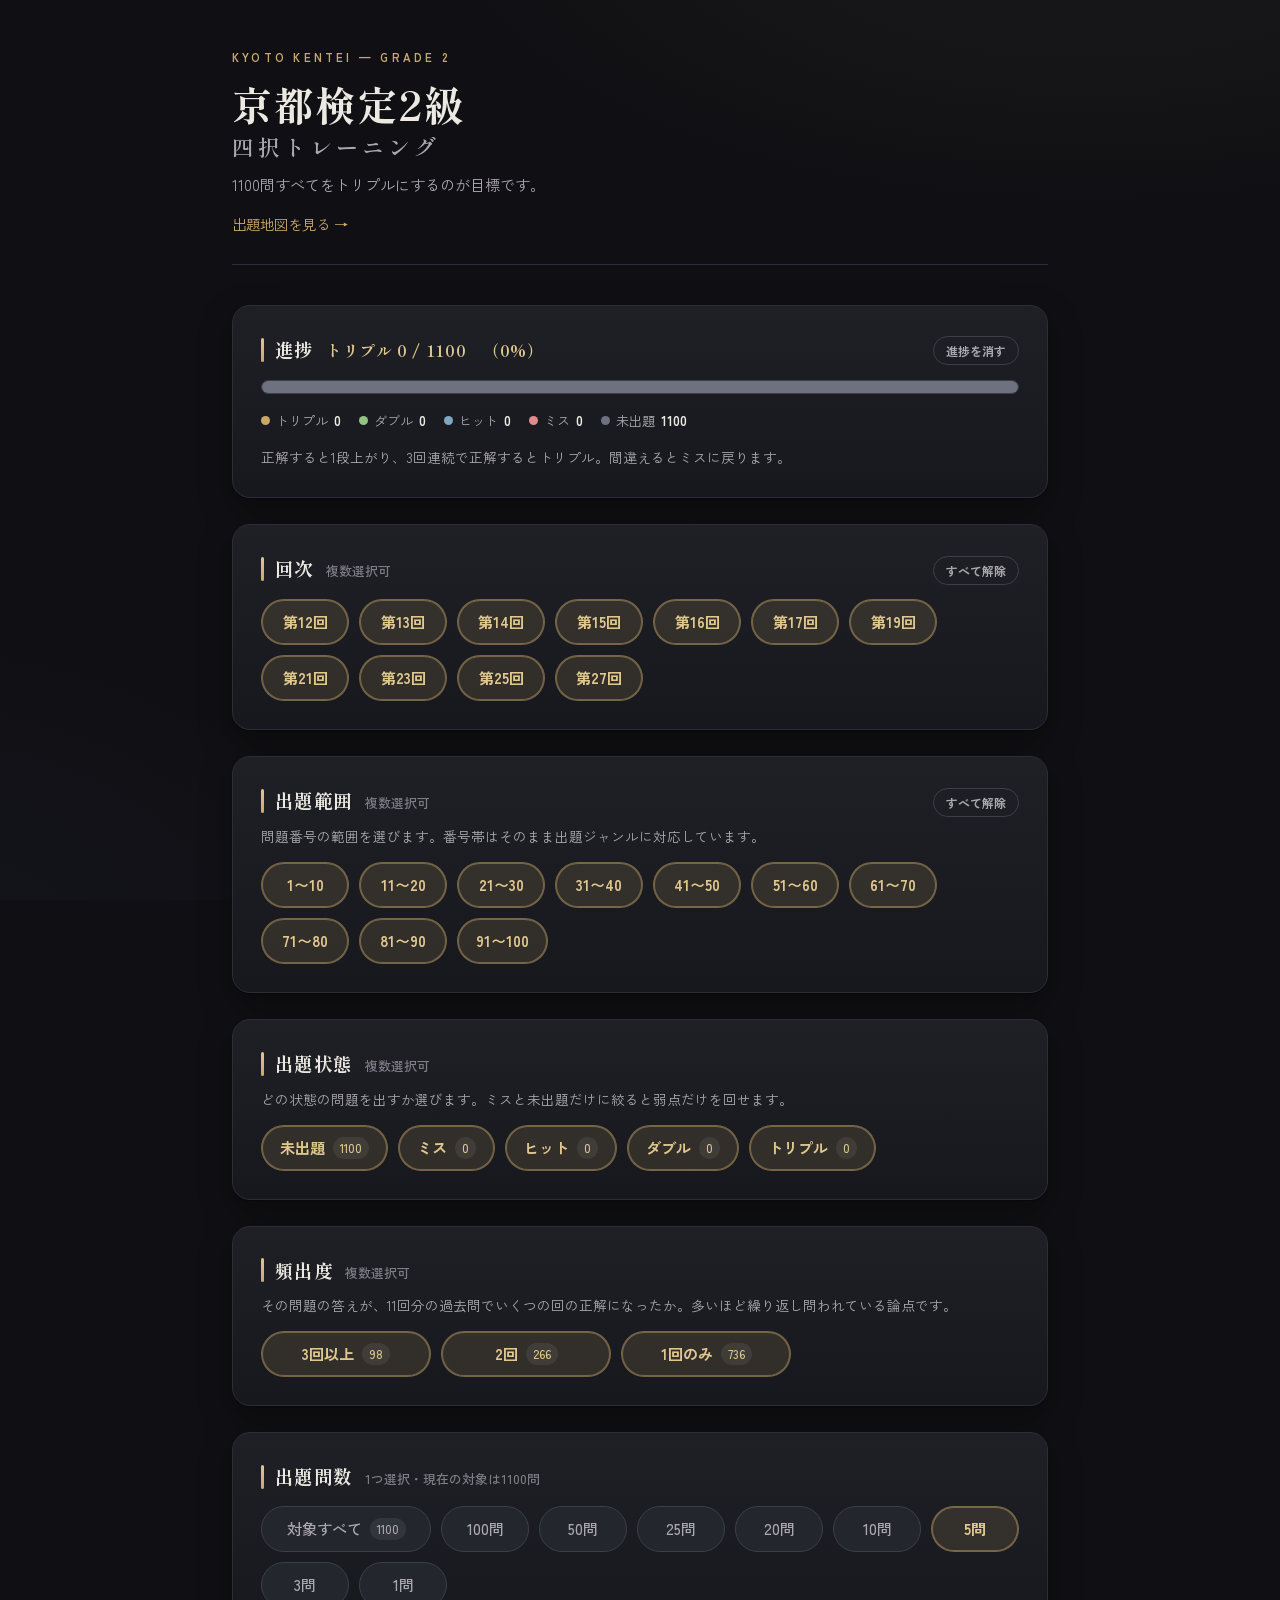
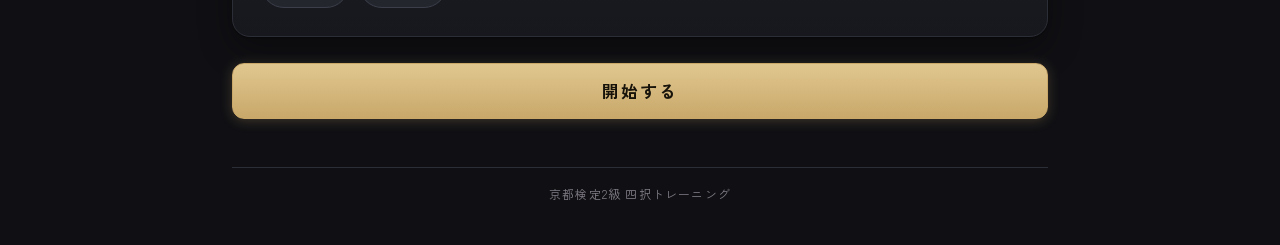
==== index.html @ d6d6eb26 "Add files via upload" ====
<!DOCTYPE html>
<html lang="ja">
<head>
  <meta charset="UTF-8">
  <meta name="viewport" content="width=device-width, initial-scale=1.0">
  <meta name="color-scheme" content="dark">
  <meta name="theme-color" content="#101014">
  <title>京都検定2級 四択トレーニング</title>

  <link rel="preconnect" href="https://fonts.googleapis.com">
  <link rel="preconnect" href="https://fonts.gstatic.com" crossorigin>
  <link href="https://fonts.googleapis.com/css2?family=Shippori+Mincho:wght@600;700&family=Zen+Kaku+Gothic+New:wght@400;500;700&display=swap" rel="stylesheet">

  <link rel="stylesheet" href="style.css?v=4.2.0">

  <script async src="https://www.googletagmanager.com/gtag/js?id=G-TKL5WQJBSB"></script>
  <script>
    window.dataLayer = window.dataLayer || [];
    function gtag(){dataLayer.push(arguments);}
    gtag('js', new Date());
    gtag('config', 'G-TKL5WQJBSB');
  </script>
</head>

<body>
<div class="app">

  <!-- ========================= -->
  <!-- ① 設定画面 -->
  <!-- ========================= -->
  <main id="screen-start" class="screen">
    <header class="app-header">
      <p class="app-eyebrow">KYOTO KENTEI — GRADE 2</p>
      <h1 class="app-title">京都検定2級<span class="app-title-sub">四択トレーニング</span></h1>
      <p class="app-lead">1100問すべてをトリプルにするのが目標です。</p>
      <p class="map-nav"><a href="map.html">出題地図を見る →</a></p>
    </header>
    </header>

    <!-- 進捗 -->
    <section class="panel mastery-panel" aria-labelledby="mastery-heading">
      <div class="panel-head">
        <h2 id="mastery-heading" class="panel-title">進捗</h2>
        <p id="mastery-headline" class="mastery-headline"></p>
        <button type="button" id="reset-progress-btn" class="btn-ghost btn-small">進捗を消す</button>
      </div>

      <div class="mastery-bar" id="mastery-bar" role="progressbar"
           aria-label="トリプル到達率" aria-valuemin="0" aria-valuemax="100" aria-valuenow="0">
        <span class="mastery-seg seg-triple" id="seg-triple"></span>
        <span class="mastery-seg seg-double" id="seg-double"></span>
        <span class="mastery-seg seg-hit" id="seg-hit"></span>
        <span class="mastery-seg seg-miss" id="seg-miss"></span>
        <span class="mastery-seg seg-new" id="seg-new"></span>
      </div>

      <ul class="mastery-legend">
        <li><span class="dot dot-triple"></span>トリプル<b id="count-triple">0</b></li>
        <li><span class="dot dot-double"></span>ダブル<b id="count-double">0</b></li>
        <li><span class="dot dot-hit"></span>ヒット<b id="count-hit">0</b></li>
        <li><span class="dot dot-miss"></span>ミス<b id="count-miss">0</b></li>
        <li><span class="dot dot-new"></span>未出題<b id="count-new">0</b></li>
      </ul>

      <p id="mastery-note" class="panel-desc mastery-note">
        正解すると1段上がり、3回連続で正解するとトリプル。間違えるとミスに戻ります。
      </p>
    </section>

    <!-- 回次 -->
    <section class="panel" aria-labelledby="exam-heading">
      <div class="panel-head">
        <h2 id="exam-heading" class="panel-title">回次</h2>
        <p class="panel-note">複数選択可</p>
        <button type="button" id="exam-toggle-btn" class="btn-ghost btn-small">すべて解除</button>
      </div>

      <div class="chip-group" role="group" aria-labelledby="exam-heading">
        <input type="checkbox" id="exam-12" name="exam" value="12" checked>
        <label class="chip" for="exam-12">第12回</label>

        <input type="checkbox" id="exam-13" name="exam" value="13" checked>
        <label class="chip" for="exam-13">第13回</label>

        <input type="checkbox" id="exam-14" name="exam" value="14" checked>
        <label class="chip" for="exam-14">第14回</label>

        <input type="checkbox" id="exam-15" name="exam" value="15" checked>
        <label class="chip" for="exam-15">第15回</label>

        <input type="checkbox" id="exam-16" name="exam" value="16" checked>
        <label class="chip" for="exam-16">第16回</label>

        <input type="checkbox" id="exam-17" name="exam" value="17" checked>
        <label class="chip" for="exam-17">第17回</label>

        <input type="checkbox" id="exam-19" name="exam" value="19" checked>
        <label class="chip" for="exam-19">第19回</label>

        <input type="checkbox" id="exam-21" name="exam" value="21" checked>
        <label class="chip" for="exam-21">第21回</label>

        <input type="checkbox" id="exam-23" name="exam" value="23" checked>
        <label class="chip" for="exam-23">第23回</label>

        <input type="checkbox" id="exam-25" name="exam" value="25" checked>
        <label class="chip" for="exam-25">第25回</label>

        <input type="checkbox" id="exam-27" name="exam" value="27" checked>
        <label class="chip" for="exam-27">第27回</label>
      </div>
    </section>

    <!-- 出題範囲 -->
    <section class="panel" aria-labelledby="range-heading">
      <div class="panel-head">
        <h2 id="range-heading" class="panel-title">出題範囲</h2>
        <p class="panel-note">複数選択可</p>
        <button type="button" id="range-toggle-btn" class="btn-ghost btn-small">すべて解除</button>
      </div>
      <p class="panel-desc">問題番号の範囲を選びます。番号帯はそのまま出題ジャンルに対応しています。</p>

      <div class="chip-group" role="group" aria-labelledby="range-heading">
        <input type="checkbox" id="range-01-10" name="range" value="1-10" checked>
        <label class="chip" for="range-01-10">1〜10</label>

        <input type="checkbox" id="range-11-20" name="range" value="11-20" checked>
        <label class="chip" for="range-11-20">11〜20</label>

        <input type="checkbox" id="range-21-30" name="range" value="21-30" checked>
        <label class="chip" for="range-21-30">21〜30</label>

        <input type="checkbox" id="range-31-40" name="range" value="31-40" checked>
        <label class="chip" for="range-31-40">31〜40</label>

        <input type="checkbox" id="range-41-50" name="range" value="41-50" checked>
        <label class="chip" for="range-41-50">41〜50</label>

        <input type="checkbox" id="range-51-60" name="range" value="51-60" checked>
        <label class="chip" for="range-51-60">51〜60</label>

        <input type="checkbox" id="range-61-70" name="range" value="61-70" checked>
        <label class="chip" for="range-61-70">61〜70</label>

        <input type="checkbox" id="range-71-80" name="range" value="71-80" checked>
        <label class="chip" for="range-71-80">71〜80</label>

        <input type="checkbox" id="range-81-90" name="range" value="81-90" checked>
        <label class="chip" for="range-81-90">81〜90</label>

        <input type="checkbox" id="range-91-100" name="range" value="91-100" checked>
        <label class="chip" for="range-91-100">91〜100</label>
      </div>
    </section>

    <!-- 出題状態 -->
    <section class="panel" aria-labelledby="stage-heading">
      <div class="panel-head">
        <h2 id="stage-heading" class="panel-title">出題状態</h2>
        <p class="panel-note">複数選択可</p>
      </div>
      <p class="panel-desc">どの状態の問題を出すか選びます。ミスと未出題だけに絞ると弱点だけを回せます。</p>

      <div class="chip-group" role="group" aria-labelledby="stage-heading">
        <input type="checkbox" id="stage-new" name="stage" value="new" checked>
        <label class="chip" for="stage-new">未出題<span class="chip-count" id="chip-count-new">0</span></label>

        <input type="checkbox" id="stage-miss" name="stage" value="miss" checked>
        <label class="chip" for="stage-miss">ミス<span class="chip-count" id="chip-count-miss">0</span></label>

        <input type="checkbox" id="stage-hit" name="stage" value="hit" checked>
        <label class="chip" for="stage-hit">ヒット<span class="chip-count" id="chip-count-hit">0</span></label>

        <input type="checkbox" id="stage-double" name="stage" value="double" checked>
        <label class="chip" for="stage-double">ダブル<span class="chip-count" id="chip-count-double">0</span></label>

        <input type="checkbox" id="stage-triple" name="stage" value="triple" checked>
        <label class="chip" for="stage-triple">トリプル<span class="chip-count" id="chip-count-triple">0</span></label>
      </div>
    </section>

    <!-- 頻出度 -->
    <section class="panel" aria-labelledby="freq-heading">
      <div class="panel-head">
        <h2 id="freq-heading" class="panel-title">頻出度</h2>
        <p class="panel-note">複数選択可</p>
      </div>
      <p class="panel-desc">その問題の答えが、11回分の過去問でいくつの回の正解になったか。多いほど繰り返し問われている論点です。</p>

      <div class="chip-group" role="group" aria-labelledby="freq-heading">
        <input type="checkbox" id="freq-high" name="freq" value="high" checked>
        <label class="chip chip-wide" for="freq-high">3回以上<span class="chip-count">98</span></label>

        <input type="checkbox" id="freq-mid" name="freq" value="mid" checked>
        <label class="chip chip-wide" for="freq-mid">2回<span class="chip-count">266</span></label>

        <input type="checkbox" id="freq-low" name="freq" value="low" checked>
        <label class="chip chip-wide" for="freq-low">1回のみ<span class="chip-count">736</span></label>
      </div>
    </section>

    <!-- 出題問数 -->
    <section class="panel" aria-labelledby="count-heading">
      <div class="panel-head">
        <h2 id="count-heading" class="panel-title">出題問数</h2>
        <p id="count-availability" class="panel-note" aria-live="polite">1つ選択</p>
      </div>

      <div class="chip-group" role="radiogroup" aria-labelledby="count-heading">
        <input type="radio" id="count-all" name="count" value="all">
        <label class="chip chip-wide" for="count-all">対象すべて<span class="chip-count" id="count-all-num">0</span></label>

        <input type="radio" id="count-100" name="count" value="100">
        <label class="chip" for="count-100">100問</label>

        <input type="radio" id="count-50" name="count" value="50">
        <label class="chip" for="count-50">50問</label>

        <input type="radio" id="count-25" name="count" value="25">
        <label class="chip" for="count-25">25問</label>

        <input type="radio" id="count-20" name="count" value="20">
        <label class="chip" for="count-20">20問</label>

        <input type="radio" id="count-10" name="count" value="10">
        <label class="chip" for="count-10">10問</label>

        <input type="radio" id="count-5" name="count" value="5" checked>
        <label class="chip" for="count-5">5問</label>

        <input type="radio" id="count-3" name="count" value="3">
        <label class="chip" for="count-3">3問</label>

        <input type="radio" id="count-1" name="count" value="1">
        <label class="chip" for="count-1">1問</label>
      </div>
    </section>

    <div id="start-error" class="alert" role="alert" hidden></div>

    <button id="start-btn" type="button" class="btn-primary btn-block">開始する</button>
  </main>

  <!-- ========================= -->
  <!-- ② 出題画面 -->
  <!-- ========================= -->
  <main id="screen-quiz" class="screen" hidden>
    <div class="quiz-top">
      <p class="quiz-meta">
        <span id="question-meta"></span>
        <span id="question-stage" class="stage-tag"></span>
      </p>
      <p id="question-counter" class="quiz-counter" aria-live="polite"></p>
    </div>

    <div class="progress" role="progressbar" aria-label="進捗"
         aria-valuemin="0" aria-valuemax="100" aria-valuenow="0" id="progress-bar">
      <div class="progress-fill" id="progress-fill"></div>
    </div>

    <article class="panel quiz-panel">
      <h2 id="question-text" class="question-text" tabindex="-1"></h2>

      <div id="answer-area" class="answer-area"></div>

      <p class="quiz-hint" aria-hidden="true">キー 1〜4 で選択 ／ Enter で次へ</p>

      <button id="next-btn" type="button" class="btn-primary btn-block">次へ</button>
    </article>
  </main>

  <!-- ========================= -->
  <!-- ③ 結果画面 -->
  <!-- ========================= -->
  <main id="screen-result" class="screen" hidden>
    <header class="result-head">
      <p class="app-eyebrow">RESULT</p>
      <h2 class="panel-title-lg">結果</h2>
    </header>

    <section class="panel score-panel" aria-labelledby="score">
      <p id="score" class="score-line"></p>
      <div class="score-detail">
        <p id="score-percent" class="score-percent"></p>
        <p id="score-sub" class="score-sub"></p>
        <p id="score-changes" class="score-changes"></p>
      </div>
    </section>

    <section aria-label="各問題の結果">
      <ol id="result-list" class="result-list"></ol>
    </section>

    <button id="back-to-start-btn" type="button" class="btn-secondary btn-block">スタート画面に戻る</button>
  </main>

  <footer class="app-footer">
    <p>京都検定2級 四択トレーニング</p>
  </footer>
</div>

<script src="app.js?v=4.2.1"></script>
</body>
</html>
---- style.css ----
/* =====================================================
   京都検定2級 四択トレーニング — Design System
   墨（すみ）の背景に金茶のひと差し。静かな学習ツール。
   ===================================================== */

:root {
  /* 色 — 京の伝統色を基調に */
  --bg: #101014;            /* 墨 */
  --bg-glow: #16151c;
  --surface: #17181d;       /* 面 */
  --surface-2: #1e2026;     /* 面（強調） */
  --surface-3: #24262e;
  --line: #2c2e37;          /* 罫線 */
  --line-strong: #3c3f4a;

  --text: #ece9e2;          /* 和紙色の白 */
  --text-dim: #aca8b0;
  --text-faint: #807c86;

  --gold: #c9a86a;          /* 金茶 — 唯一のアクセント */
  --gold-bright: #e0c78f;
  --gold-dim: rgba(201, 168, 106, 0.14);
  --gold-line: rgba(201, 168, 106, 0.45);

  --ok: #9ecf8f;            /* 若苗 */
  --ok-bg: rgba(120, 190, 110, 0.12);
  --ng: #ef9a9a;            /* 退紅 */
  --ng-bg: rgba(220, 90, 90, 0.12);

  --focus: #7db8ff;         /* フォーカスリング（アクセントと衝突しない寒色） */

  /* 字 */
  --font-body: "Zen Kaku Gothic New", "Hiragino Kaku Gothic ProN",
    "Noto Sans JP", -apple-system, BlinkMacSystemFont, sans-serif;
  --font-display: "Shippori Mincho", "Hiragino Mincho ProN",
    "Yu Mincho", serif;

  /* 形 */
  --radius: 12px;
  --radius-lg: 18px;
  --shadow: 0 1px 2px rgba(0, 0, 0, 0.4), 0 12px 32px rgba(0, 0, 0, 0.35);
}

/* =========================
   ベース
========================= */
*,
*::before,
*::after {
  box-sizing: border-box;
}

html {
  -webkit-text-size-adjust: 100%;
}

body {
  margin: 0;
  min-height: 100vh;
  background-color: var(--bg);
  background-image:
    radial-gradient(1100px 500px at 85% -10%, rgba(201, 168, 106, 0.06), transparent 60%),
    radial-gradient(900px 600px at -10% 110%, rgba(80, 90, 140, 0.07), transparent 60%);
  background-attachment: fixed;
  color: var(--text);
  font-family: var(--font-body);
  font-size: 16px;
  line-height: 1.7;
}

.app {
  max-width: 880px;
  margin: 0 auto;
  padding: clamp(20px, 4vw, 48px) clamp(16px, 4vw, 32px) 40px;
}

[hidden] {
  display: none !important;
}

.screen {
  animation: screen-in 0.35s ease both;
}

@keyframes screen-in {
  from {
    opacity: 0;
    transform: translateY(8px);
  }
  to {
    opacity: 1;
    transform: none;
  }
}

/* =========================
   見出し・ヘッダー
========================= */
.app-header {
  margin-bottom: clamp(24px, 4vw, 40px);
  padding-bottom: clamp(18px, 3vw, 28px);
  border-bottom: 1px solid var(--line);
}

.app-eyebrow {
  margin: 0 0 10px;
  color: var(--gold);
  font-size: 0.72rem;
  font-weight: 700;
  letter-spacing: 0.28em;
}

.app-title {
  margin: 0 0 12px;
  font-family: var(--font-display);
  font-size: clamp(1.7rem, 4.5vw, 2.5rem);
  font-weight: 700;
  line-height: 1.3;
  letter-spacing: 0.04em;
}

.app-title-sub {
  display: block;
  margin-top: 2px;
  color: var(--text-dim);
  font-size: 0.55em;
  font-weight: 600;
  letter-spacing: 0.18em;
}

.app-lead {
  margin: 0;
  color: var(--text-dim);
  font-size: 0.95rem;
}

/* =========================
   パネル（共通カード）
========================= */
.panel {
  margin-bottom: clamp(18px, 3vw, 26px);
  padding: clamp(18px, 3.5vw, 28px);
  background: linear-gradient(180deg, var(--surface-2), var(--surface));
  border: 1px solid var(--line);
  border-radius: var(--radius-lg);
  box-shadow: var(--shadow);
}

.panel-head {
  display: flex;
  align-items: baseline;
  flex-wrap: wrap;
  gap: 4px 12px;
  margin-bottom: 14px;
}

.panel-title {
  position: relative;
  margin: 0;
  padding-left: 14px;
  font-family: var(--font-display);
  font-size: 1.15rem;
  font-weight: 700;
  letter-spacing: 0.08em;
}

/* 見出しの金の縦線 — セクションの署名 */
.panel-title::before {
  content: "";
  position: absolute;
  left: 0;
  top: 0.2em;
  bottom: 0.2em;
  width: 3px;
  border-radius: 2px;
  background: linear-gradient(180deg, var(--gold-bright), var(--gold));
}

.panel-title-lg {
  margin: 0;
  font-family: var(--font-display);
  font-size: clamp(1.5rem, 4vw, 2rem);
  font-weight: 700;
  letter-spacing: 0.08em;
}

.panel-note {
  margin: 0;
  color: var(--text-faint);
  font-size: 0.8rem;
  font-weight: 500;
}

.panel-desc {
  margin: -6px 0 14px;
  color: var(--text-dim);
  font-size: 0.85rem;
}

.panel-head .btn-ghost {
  margin-left: auto;
}

/* =========================
   選択チップ
========================= */
.chip-group {
  display: flex;
  flex-wrap: wrap;
  gap: 10px;
}

.chip-group input[type="radio"],
.chip-group input[type="checkbox"] {
  position: absolute;
  width: 1px;
  height: 1px;
  margin: -1px;
  clip-path: inset(50%);
  overflow: hidden;
}

.chip {
  display: inline-flex;
  align-items: center;
  justify-content: center;
  min-height: 46px;
  min-width: 88px;
  padding: 8px 18px;
  border: 1px solid var(--line-strong);
  border-radius: 999px;
  background-color: var(--surface-3);
  color: var(--text-dim);
  font-size: 0.95rem;
  font-weight: 500;
  cursor: pointer;
  user-select: none;
  transition:
    background-color 0.15s ease,
    border-color 0.15s ease,
    color 0.15s ease,
    box-shadow 0.15s ease,
    transform 0.06s ease;
}

.chip-wide {
  min-width: 170px;
}

.chip:hover {
  background-color: #2b2e37;
  border-color: #4c505c;
  color: var(--text);
}

.chip:active {
  transform: translateY(1px);
}

.chip-group input:checked + .chip {
  background-color: var(--gold-dim);
  border-color: var(--gold-line);
  color: var(--gold-bright);
  font-weight: 700;
  box-shadow: inset 0 0 0 1px var(--gold-line);
}

.chip-group input:checked + .chip:hover {
  background-color: rgba(201, 168, 106, 0.2);
}

.chip-group input:focus-visible + .chip {
  outline: 3px solid var(--focus);
  outline-offset: 2px;
}

.chip-group input:disabled + .chip {
  opacity: 0.38;
  cursor: not-allowed;
  background-color: var(--surface);
  border-color: var(--line);
  color: var(--text-faint);
  box-shadow: none;
}

.chip-group input:disabled + .chip:hover {
  background-color: var(--surface);
  border-color: var(--line);
  color: var(--text-faint);
}

/* =========================
   ボタン
========================= */
.btn-primary,
.btn-secondary,
.btn-ghost {
  font-family: inherit;
  font-weight: 700;
  border-radius: var(--radius);
  cursor: pointer;
  transition:
    background-color 0.15s ease,
    border-color 0.15s ease,
    color 0.15s ease,
    box-shadow 0.15s ease,
    transform 0.06s ease;
}

.btn-primary {
  padding: 15px 24px;
  font-size: 1.05rem;
  letter-spacing: 0.12em;
  color: #17130a;
  background: linear-gradient(180deg, var(--gold-bright), var(--gold));
  border: 1px solid var(--gold);
  box-shadow: 0 2px 12px rgba(201, 168, 106, 0.25);
}

.btn-primary:hover {
  background: linear-gradient(180deg, #ead6a4, var(--gold-bright));
  box-shadow: 0 4px 18px rgba(201, 168, 106, 0.35);
}

.btn-primary:active {
  transform: translateY(1px);
  box-shadow: 0 1px 6px rgba(201, 168, 106, 0.25);
}

.btn-primary:disabled {
  background: var(--surface-3);
  border-color: var(--line-strong);
  color: var(--text-faint);
  box-shadow: none;
  cursor: not-allowed;
}

.btn-secondary {
  padding: 14px 24px;
  font-size: 1rem;
  letter-spacing: 0.1em;
  color: var(--text);
  background-color: transparent;
  border: 1px solid var(--line-strong);
}

.btn-secondary:hover {
  border-color: var(--gold-line);
  color: var(--gold-bright);
  background-color: var(--gold-dim);
}

.btn-secondary:active {
  transform: translateY(1px);
}

.btn-ghost {
  padding: 6px 14px;
  font-size: 0.8rem;
  font-weight: 600;
  color: var(--text-dim);
  background: transparent;
  border: 1px solid var(--line-strong);
  border-radius: 999px;
}

.btn-ghost:hover {
  color: var(--text);
  border-color: #4c505c;
  background-color: var(--surface-3);
}

.btn-block {
  display: block;
  width: 100%;
}

.btn-primary:focus-visible,
.btn-secondary:focus-visible,
.btn-ghost:focus-visible,
.choice-btn:focus-visible {
  outline: 3px solid var(--focus);
  outline-offset: 2px;
}

/* =========================
   エラー表示
========================= */
.alert {
  margin: 0 0 18px;
  padding: 14px 18px;
  border: 1px solid rgba(220, 90, 90, 0.5);
  border-radius: var(--radius);
  background-color: var(--ng-bg);
  color: var(--ng);
  font-weight: 500;
}

/* =========================
   出題画面
========================= */
.quiz-top {
  display: flex;
  flex-wrap: wrap;
  justify-content: space-between;
  align-items: baseline;
  gap: 4px 16px;
  margin-bottom: 10px;
}

.quiz-meta {
  margin: 0;
  color: var(--text-dim);
  font-size: 0.9rem;
  font-weight: 600;
  letter-spacing: 0.06em;
}

.quiz-counter {
  margin: 0;
  color: var(--gold-bright);
  font-family: var(--font-display);
  font-size: 1.05rem;
  font-weight: 700;
  font-variant-numeric: tabular-nums;
  letter-spacing: 0.08em;
}

.progress {
  height: 4px;
  margin-bottom: 20px;
  border-radius: 999px;
  background-color: var(--surface-3);
  overflow: hidden;
}

.progress-fill {
  height: 100%;
  width: 0%;
  border-radius: inherit;
  background: linear-gradient(90deg, var(--gold), var(--gold-bright));
  transition: width 0.3s ease;
}

.quiz-panel {
  padding-top: clamp(22px, 4vw, 32px);
}

.question-text {
  margin: 0 0 22px;
  font-size: clamp(1.1rem, 2.4vw, 1.35rem);
  font-weight: 700;
  line-height: 1.85;
  overflow-wrap: anywhere;
}

.answer-area {
  display: grid;
  gap: 12px;
}

.choice-btn {
  display: flex;
  align-items: flex-start;
  gap: 14px;
  width: 100%;
  padding: 14px 16px;
  font-family: inherit;
  font-size: 1rem;
  line-height: 1.6;
  text-align: left;
  color: var(--text);
  background-color: var(--surface-3);
  border: 1px solid var(--line-strong);
  border-radius: var(--radius);
  cursor: pointer;
  transition:
    background-color 0.15s ease,
    border-color 0.15s ease,
    box-shadow 0.15s ease,
    transform 0.06s ease;
}

.choice-btn:hover {
  background-color: #2b2e37;
  border-color: #4c505c;
}

.choice-btn:active {
  transform: translateY(1px);
}

.choice-marker {
  flex: 0 0 30px;
  display: inline-flex;
  align-items: center;
  justify-content: center;
  height: 30px;
  margin-top: 1px;
  border: 1px solid var(--line-strong);
  border-radius: 50%;
  color: var(--text-dim);
  font-size: 0.85rem;
  font-weight: 700;
  font-variant-numeric: tabular-nums;
  transition: inherit;
}

.choice-text {
  flex: 1 1 auto;
  overflow-wrap: anywhere;
}

.choice-btn.is-selected {
  background-color: var(--gold-dim);
  border-color: var(--gold-line);
  box-shadow: inset 0 0 0 1px var(--gold-line);
  color: var(--gold-bright);
  font-weight: 700;
}

.choice-btn.is-selected .choice-marker {
  background-color: var(--gold);
  border-color: var(--gold);
  color: #17130a;
}

.quiz-hint {
  margin: 16px 0 14px;
  color: var(--text-faint);
  font-size: 0.78rem;
  text-align: center;
  letter-spacing: 0.08em;
}

/* =========================
   結果画面
========================= */
.result-head {
  margin-bottom: 20px;
}

.score-panel {
  display: flex;
  flex-wrap: wrap;
  align-items: baseline;
  justify-content: space-between;
  gap: 8px 24px;
}

.score-line {
  margin: 0;
  font-family: var(--font-display);
  font-size: clamp(1.5rem, 4.5vw, 2.1rem);
  font-weight: 700;
  letter-spacing: 0.06em;
  font-variant-numeric: tabular-nums;
}

.score-line .score-num {
  color: var(--gold-bright);
  font-size: 1.35em;
}

.score-detail {
  text-align: right;
}

.score-percent {
  margin: 0;
  color: var(--gold);
  font-family: var(--font-display);
  font-size: 1.3rem;
  font-weight: 700;
  font-variant-numeric: tabular-nums;
}

.score-sub {
  margin: 2px 0 0;
  color: var(--text-dim);
  font-size: 0.85rem;
}

.result-list {
  list-style: none;
  margin: 0 0 24px;
  padding: 0;
  display: grid;
  gap: 14px;
}

.result-item {
  display: grid;
  grid-template-columns: auto 1fr;
  gap: 14px;
  padding: 18px 20px;
  background: linear-gradient(180deg, var(--surface-2), var(--surface));
  border: 1px solid var(--line);
  border-left-width: 4px;
  border-radius: var(--radius);
}

.result-item.is-correct {
  border-left-color: var(--ok);
}

.result-item.is-incorrect {
  border-left-color: var(--ng);
}

.result-badge {
  flex: 0 0 auto;
  display: inline-flex;
  align-items: center;
  justify-content: center;
  width: 40px;
  height: 40px;
  border-radius: 50%;
  font-size: 1.25rem;
  font-weight: 700;
}

.result-item.is-correct .result-badge {
  background-color: var(--ok-bg);
  color: var(--ok);
}

.result-item.is-incorrect .result-badge {
  background-color: var(--ng-bg);
  color: var(--ng);
}

.result-body {
  min-width: 0;
}

.result-meta {
  margin: 0 0 4px;
  color: var(--text-faint);
  font-size: 0.8rem;
  font-weight: 600;
  letter-spacing: 0.06em;
}

.result-question {
  margin: 0 0 12px;
  font-size: 0.98rem;
  line-height: 1.7;
  overflow-wrap: anywhere;
}

.result-answers {
  display: grid;
  gap: 4px;
  margin: 0;
}

.result-answers > div {
  display: flex;
  flex-wrap: wrap;
  gap: 2px 10px;
  font-size: 0.92rem;
}

.result-answers dt {
  flex: 0 0 96px;
  margin: 0;
  color: var(--text-faint);
  font-weight: 500;
}

.result-answers dd {
  flex: 1 1 auto;
  margin: 0;
  min-width: 0;
  overflow-wrap: anywhere;
}

.result-answers .answer-correct {
  color: var(--ok);
  font-weight: 700;
}

.result-answers .answer-wrong {
  color: var(--ng);
  font-weight: 700;
}

/* =========================
   生成AI相談プロンプト
========================= */
.ai-prompt-copy {
  display: inline-flex;
  align-items: center;
  justify-content: center;
  gap: 9px;
  min-height: 42px;
  margin-top: 14px;
  padding: 8px 13px;
  border: 1px solid var(--line-strong);
  border-radius: 10px;
  background-color: transparent;
  color: var(--text-dim);
  font-family: inherit;
  font-size: 0.82rem;
  font-weight: 700;
  line-height: 1.35;
  cursor: pointer;
  user-select: none;
  -webkit-tap-highlight-color: transparent;
  transition:
    background-color 0.15s ease,
    border-color 0.15s ease,
    color 0.15s ease,
    transform 0.06s ease;
}

.ai-prompt-copy:hover {
  border-color: var(--gold-line);
  background-color: var(--gold-dim);
  color: var(--gold-bright);
}

.ai-prompt-copy:active {
  transform: translateY(1px);
}

.ai-prompt-copy:focus-visible {
  outline: 3px solid var(--focus);
  outline-offset: 2px;
}

.ai-prompt-copy.is-copied {
  border-color: rgba(120, 190, 110, 0.42);
  background-color: var(--ok-bg);
  color: var(--ok);
}

.ai-prompt-copy.is-error {
  border-color: rgba(220, 90, 90, 0.45);
  background-color: var(--ng-bg);
  color: var(--ng);
}

.copy-icon {
  position: relative;
  flex: 0 0 18px;
  width: 18px;
  height: 18px;
}

.copy-icon::before,
.copy-icon::after {
  content: "";
  position: absolute;
  width: 11px;
  height: 11px;
  border: 1.7px solid currentColor;
  border-radius: 3px;
  background-color: var(--surface);
}

.copy-icon::before {
  top: 1px;
  left: 6px;
}

.copy-icon::after {
  top: 6px;
  left: 1px;
}

/* =========================
   フッター
========================= */
.app-footer {
  margin-top: 48px;
  padding-top: 16px;
  border-top: 1px solid var(--line);
  color: var(--text-faint);
  font-size: 0.75rem;
  text-align: center;
  letter-spacing: 0.1em;
}

.app-footer p {
  margin: 0;
}

/* =========================
   レスポンシブ
========================= */
@media (max-width: 640px) {
  .chip {
    flex: 1 1 calc(33.333% - 7px);
    min-width: 0;
    padding: 8px 10px;
    font-size: 0.9rem;
  }

  .chip-wide {
    flex-basis: 100%;
  }

  .result-item {
    padding: 14px;
    gap: 12px;
  }

  .result-badge {
    width: 34px;
    height: 34px;
    font-size: 1.05rem;
  }

  .ai-prompt-copy {
    width: 100%;
  }

  .result-answers dt {
    flex-basis: 100%;
  }

  .score-panel {
    flex-direction: column;
    align-items: flex-start;
  }

  .score-detail {
    text-align: left;
  }

  .quiz-hint {
    display: none; /* タッチ端末ではキーボードヒントを隠す */
  }
}

@media (max-width: 400px) {
  .chip {
    flex-basis: calc(50% - 5px);
  }
}

/* =========================
   アクセシビリティ
========================= */
@media (prefers-reduced-motion: reduce) {
  *,
  *::before,
  *::after {
    animation-duration: 0.01ms !important;
    animation-iteration-count: 1 !important;
    transition-duration: 0.01ms !important;
  }
}

/* =====================================================
   追加分 — 習得度（未出題／ミス／ヒット／ダブル／トリプル）
   段が上がるほど色が金に近づく。全部トリプル＝金一色。
   ===================================================== */

:root {
  --stage-miss: #e08b8b;      /* 退紅 */
  --stage-hit: #7fa7c4;       /* 縹 */
  --stage-double: #93c384;    /* 若苗 */
  --stage-triple: var(--gold);
  --stage-new: #6e7280;       /* 鈍色 */
}

/* ---- 進捗パネル ---- */
.mastery-headline {
  margin: 0;
  color: var(--gold-bright);
  font-family: var(--font-display);
  font-size: 1rem;
  font-weight: 700;
  font-variant-numeric: tabular-nums;
  letter-spacing: 0.04em;
}

.mastery-bar {
  display: flex;
  height: 14px;
  margin: 4px 0 16px;
  border: 1px solid var(--line-strong);
  border-radius: 999px;
  background-color: var(--surface-3);
  overflow: hidden;
}

.mastery-seg {
  height: 100%;
  width: 0%;
  transition: width 0.45s ease;
}

.seg-triple { background: linear-gradient(180deg, var(--gold-bright), var(--gold)); }
.seg-double { background-color: var(--stage-double); }
.seg-hit { background-color: var(--stage-hit); }
.seg-miss { background-color: var(--stage-miss); }
.seg-new { background-color: var(--stage-new); }

.mastery-legend {
  display: flex;
  flex-wrap: wrap;
  gap: 6px 18px;
  margin: 0;
  padding: 0;
  list-style: none;
  color: var(--text-dim);
  font-size: 0.82rem;
}

.mastery-legend li {
  display: inline-flex;
  align-items: center;
  gap: 6px;
}

.mastery-legend b {
  color: var(--text);
  font-variant-numeric: tabular-nums;
}

.dot {
  width: 9px;
  height: 9px;
  border-radius: 50%;
  flex: 0 0 auto;
}

.dot-triple { background-color: var(--stage-triple); }
.dot-double { background-color: var(--stage-double); }
.dot-hit { background-color: var(--stage-hit); }
.dot-miss { background-color: var(--stage-miss); }
.dot-new { background-color: var(--stage-new); }

.mastery-note {
  margin: 14px 0 0;
}

.mastery-panel .panel-head {
  align-items: center;
}

/* ---- チップ内の件数 ---- */
.chip-count {
  margin-left: 8px;
  padding: 1px 7px;
  border-radius: 999px;
  background-color: rgba(255, 255, 255, 0.07);
  color: inherit;
  font-size: 0.78em;
  font-weight: 500;
  font-variant-numeric: tabular-nums;
}

/* ---- 状態タグ ---- */
.stage-tag {
  display: inline-block;
  padding: 2px 10px;
  border-radius: 999px;
  border: 1px solid currentColor;
  font-size: 0.75rem;
  font-weight: 700;
  letter-spacing: 0.04em;
  white-space: nowrap;
}

.stage-triple { color: var(--stage-triple); }
.stage-double { color: var(--stage-double); }
.stage-hit { color: var(--stage-hit); }
.stage-miss { color: var(--stage-miss); }
.stage-new { color: var(--text-faint); }

.quiz-meta {
  display: inline-flex;
  align-items: center;
  gap: 10px;
  flex-wrap: wrap;
}

/* ---- 頻出タグ ---- */
.freq-tag {
  display: inline-block;
  padding: 1px 8px;
  border-radius: 999px;
  background-color: var(--gold-dim);
  border: 1px solid var(--gold-line);
  color: var(--gold-bright);
  font-size: 0.72rem;
  font-weight: 700;
  letter-spacing: 0.04em;
}

/* ---- 結果の段位変化 ---- */
.result-transition {
  display: flex;
  align-items: center;
  gap: 8px;
  margin: 12px 0 0;
  color: var(--text-faint);
  font-size: 0.85rem;
}

.score-changes {
  margin: 6px 0 0;
  color: var(--gold);
  font-size: 0.85rem;
  font-weight: 700;
  font-variant-numeric: tabular-nums;
}

/* ---- 小さいゴーストボタン ---- */
.btn-small {
  padding: 5px 12px;
  font-size: 0.75rem;
}

@media (max-width: 640px) {
  .mastery-legend {
    gap: 6px 14px;
    font-size: 0.78rem;
  }

  .mastery-headline {
    width: 100%;
    order: 3;
  }

  .mastery-panel .panel-head {
    align-items: baseline;
  }
}

/* ページ間の行き来 */
.map-nav {
  margin: 14px 0 0;
  font-size: 0.9rem;
}

.map-nav a {
  color: var(--gold);
  text-decoration: none;
  border-bottom: 1px solid transparent;
}

.map-nav a:hover {
  color: var(--gold-bright);
  border-bottom-color: var(--gold-line);
}
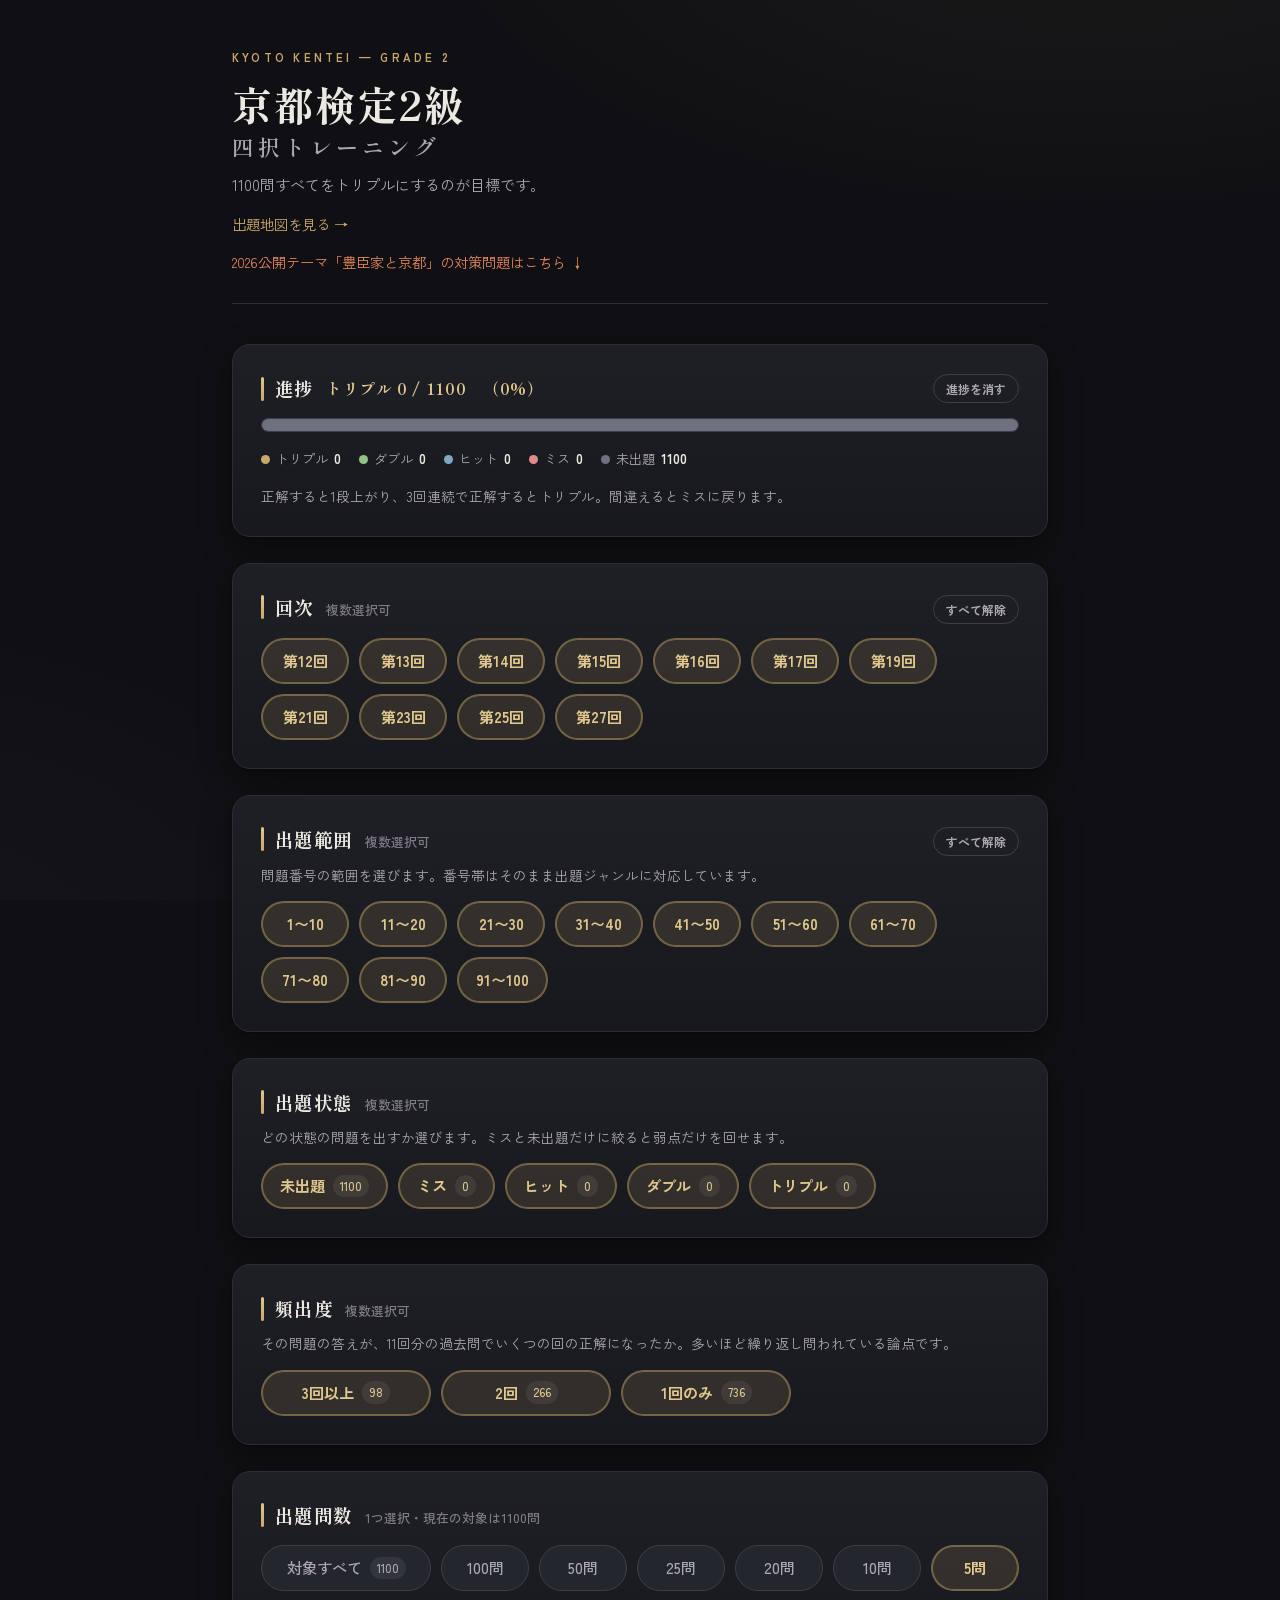
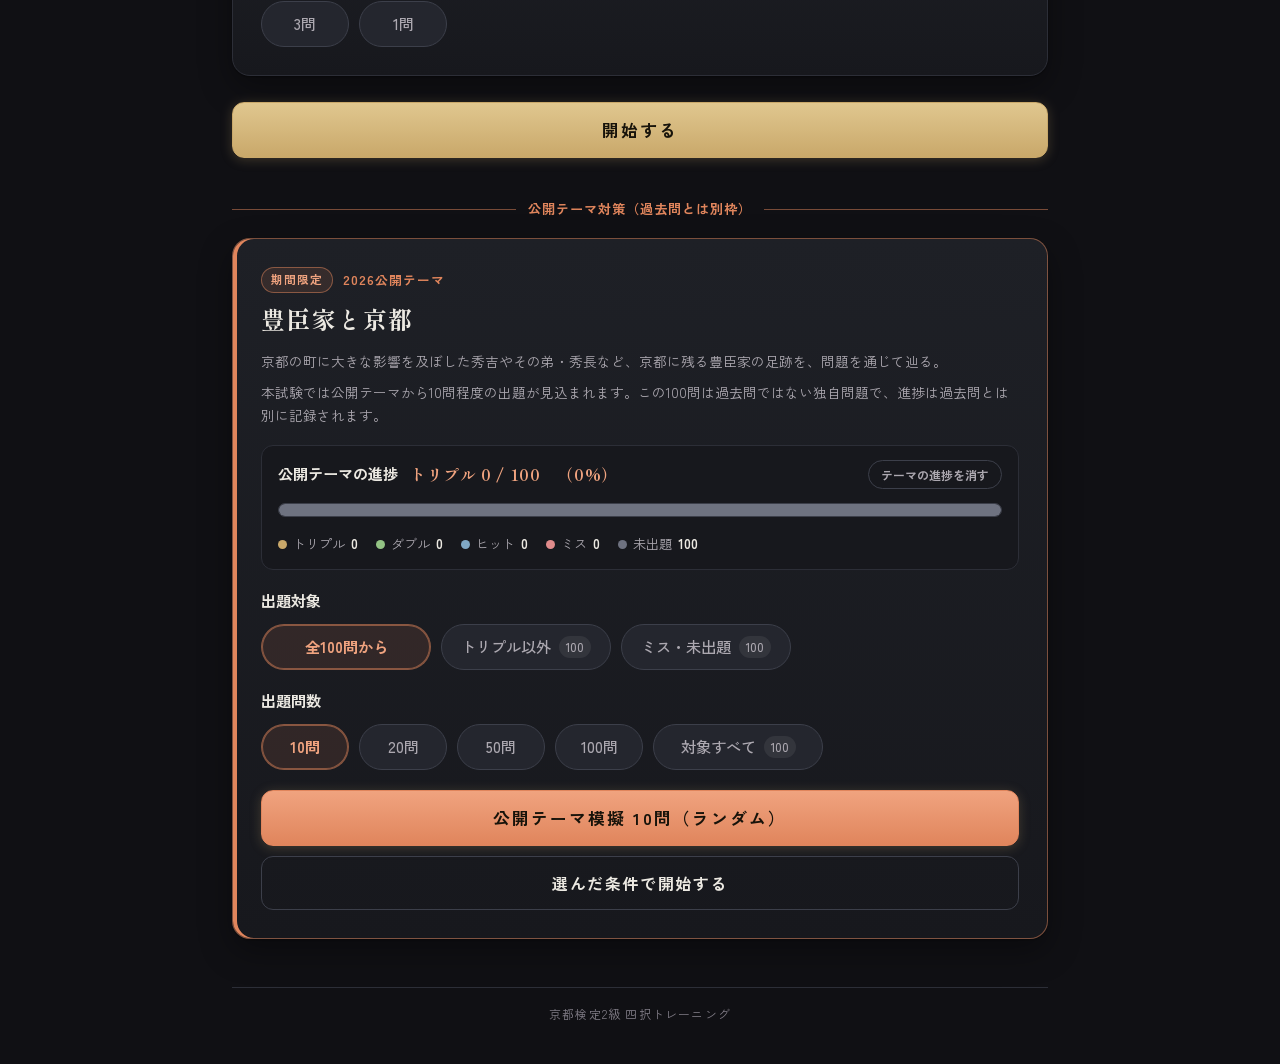
==== commit 9f5a3a69: "Add files via upload" ====
--- a/index.html
+++ b/index.html
@@ -11,7 +11,7 @@
   <link rel="preconnect" href="https://fonts.gstatic.com" crossorigin>
   <link href="https://fonts.googleapis.com/css2?family=Shippori+Mincho:wght@600;700&family=Zen+Kaku+Gothic+New:wght@400;500;700&display=swap" rel="stylesheet">
 
-  <link rel="stylesheet" href="style.css?v=4.2.0">
+  <link rel="stylesheet" href="style.css?v=4.3.0">
 
   <script async src="https://www.googletagmanager.com/gtag/js?id=G-TKL5WQJBSB"></script>
   <script>
@@ -34,6 +34,7 @@
       <h1 class="app-title">京都検定2級<span class="app-title-sub">四択トレーニング</span></h1>
       <p class="app-lead">1100問すべてをトリプルにするのが目標です。</p>
       <p class="map-nav"><a href="map.html">出題地図を見る →</a></p>
+      <p class="map-nav theme-nav" id="theme-nav" hidden><a href="#theme-area">公開テーマの対策問題はこちら ↓</a></p>
     </header>
     </header>
 
@@ -239,6 +240,9 @@
     <div id="start-error" class="alert" role="alert" hidden></div>
 
     <button id="start-btn" type="button" class="btn-primary btn-block">開始する</button>
+
+    <!-- 公開テーマ（期間限定・過去問とは別枠）。theme.js が data/themes.json の active なテーマを描画する -->
+    <div id="theme-area" class="theme-area" hidden></div>
   </main>
 
   <!-- ========================= -->
@@ -299,6 +303,7 @@
   </footer>
 </div>
 
-<script src="app.js?v=4.2.1"></script>
+<script src="app.js?v=4.3.0"></script>
+<script src="theme.js?v=4.3.0"></script>
 </body>
 </html>
--- a/style.css
+++ b/style.css
@@ -1049,3 +1049,174 @@
   color: var(--gold-bright);
   border-bottom-color: var(--gold-line);
 }
+
+/* =====================================================
+   追加分 — 公開テーマ（期間限定・過去問とは別枠）
+   過去問の金茶に対し、朱をアクセントにして区別する。
+   ===================================================== */
+
+:root {
+  --theme-accent: #e0855c;            /* 朱 */
+  --theme-accent-bright: #f0a37f;
+  --theme-accent-dim: rgba(224, 133, 92, 0.12);
+  --theme-accent-line: rgba(224, 133, 92, 0.5);
+}
+
+.theme-area {
+  margin-top: 40px;
+  scroll-margin-top: 16px;
+}
+
+.theme-divider {
+  display: flex;
+  align-items: center;
+  gap: 12px;
+  margin: 0 0 18px;
+  color: var(--theme-accent);
+  font-size: 0.82rem;
+  font-weight: 700;
+  letter-spacing: 0.08em;
+}
+
+.theme-divider::before,
+.theme-divider::after {
+  content: "";
+  flex: 1;
+  height: 1px;
+  background-color: var(--theme-accent-line);
+}
+
+.theme-panel {
+  border-color: var(--theme-accent-line);
+  box-shadow: inset 4px 0 0 var(--theme-accent), var(--shadow);
+}
+
+.theme-eyebrow {
+  display: flex;
+  align-items: center;
+  gap: 10px;
+  margin: 0 0 6px;
+  color: var(--theme-accent);
+  font-size: 0.8rem;
+  font-weight: 700;
+  letter-spacing: 0.08em;
+}
+
+.theme-badge {
+  padding: 2px 9px;
+  border-radius: 999px;
+  border: 1px solid var(--theme-accent-line);
+  background-color: var(--theme-accent-dim);
+  color: var(--theme-accent-bright);
+  font-size: 0.72rem;
+}
+
+.theme-title {
+  margin: 0 0 10px;
+  font-family: var(--font-display);
+  font-size: 1.5rem;
+  letter-spacing: 0.06em;
+  color: var(--text);
+}
+
+.theme-desc {
+  margin: 0 0 8px;
+}
+
+.theme-subtitle {
+  margin: 0;
+  color: var(--text);
+  font-size: 0.95rem;
+  font-weight: 700;
+}
+
+.theme-progress {
+  margin: 18px 0 6px;
+  padding: 14px 16px;
+  border: 1px solid var(--line);
+  border-radius: var(--radius);
+  background-color: var(--surface);
+}
+
+.theme-progress .panel-head {
+  align-items: center;
+}
+
+.theme-headline {
+  color: var(--theme-accent-bright);
+}
+
+.theme-block {
+  margin-top: 18px;
+}
+
+.theme-block .theme-subtitle {
+  margin-bottom: 10px;
+}
+
+.theme-panel .chip-group input:checked + .chip {
+  background-color: var(--theme-accent-dim);
+  border-color: var(--theme-accent-line);
+  color: var(--theme-accent-bright);
+  box-shadow: inset 0 0 0 1px var(--theme-accent-line);
+}
+
+.theme-actions {
+  display: grid;
+  gap: 10px;
+  margin-top: 20px;
+}
+
+.theme-btn {
+  background: linear-gradient(180deg, var(--theme-accent-bright), var(--theme-accent));
+  border-color: var(--theme-accent);
+}
+
+.theme-btn:hover {
+  background: linear-gradient(180deg, #f6bb9d, var(--theme-accent-bright));
+}
+
+.theme-nav a {
+  color: var(--theme-accent);
+}
+
+.theme-nav a:hover {
+  color: var(--theme-accent-bright);
+  border-bottom-color: var(--theme-accent-line);
+}
+
+/* 結果画面の解説（解説を持つ問題のみ表示） */
+.result-explanation {
+  margin: 12px 0 0;
+  padding: 10px 12px;
+  border-left: 3px solid var(--theme-accent-line);
+  border-radius: 6px;
+  background-color: var(--surface);
+  color: var(--text-dim);
+  font-size: 0.88rem;
+  line-height: 1.75;
+}
+
+.result-explanation-label {
+  display: inline-block;
+  margin-right: 8px;
+  color: var(--theme-accent-bright);
+  font-size: 0.75rem;
+  font-weight: 700;
+  letter-spacing: 0.06em;
+}
+
+@media (max-width: 640px) {
+  .theme-title {
+    font-size: 1.3rem;
+  }
+
+  .theme-progress {
+    padding: 12px;
+  }
+
+  .theme-progress .theme-headline {
+    width: 100%;
+    order: 3;
+  }
+}
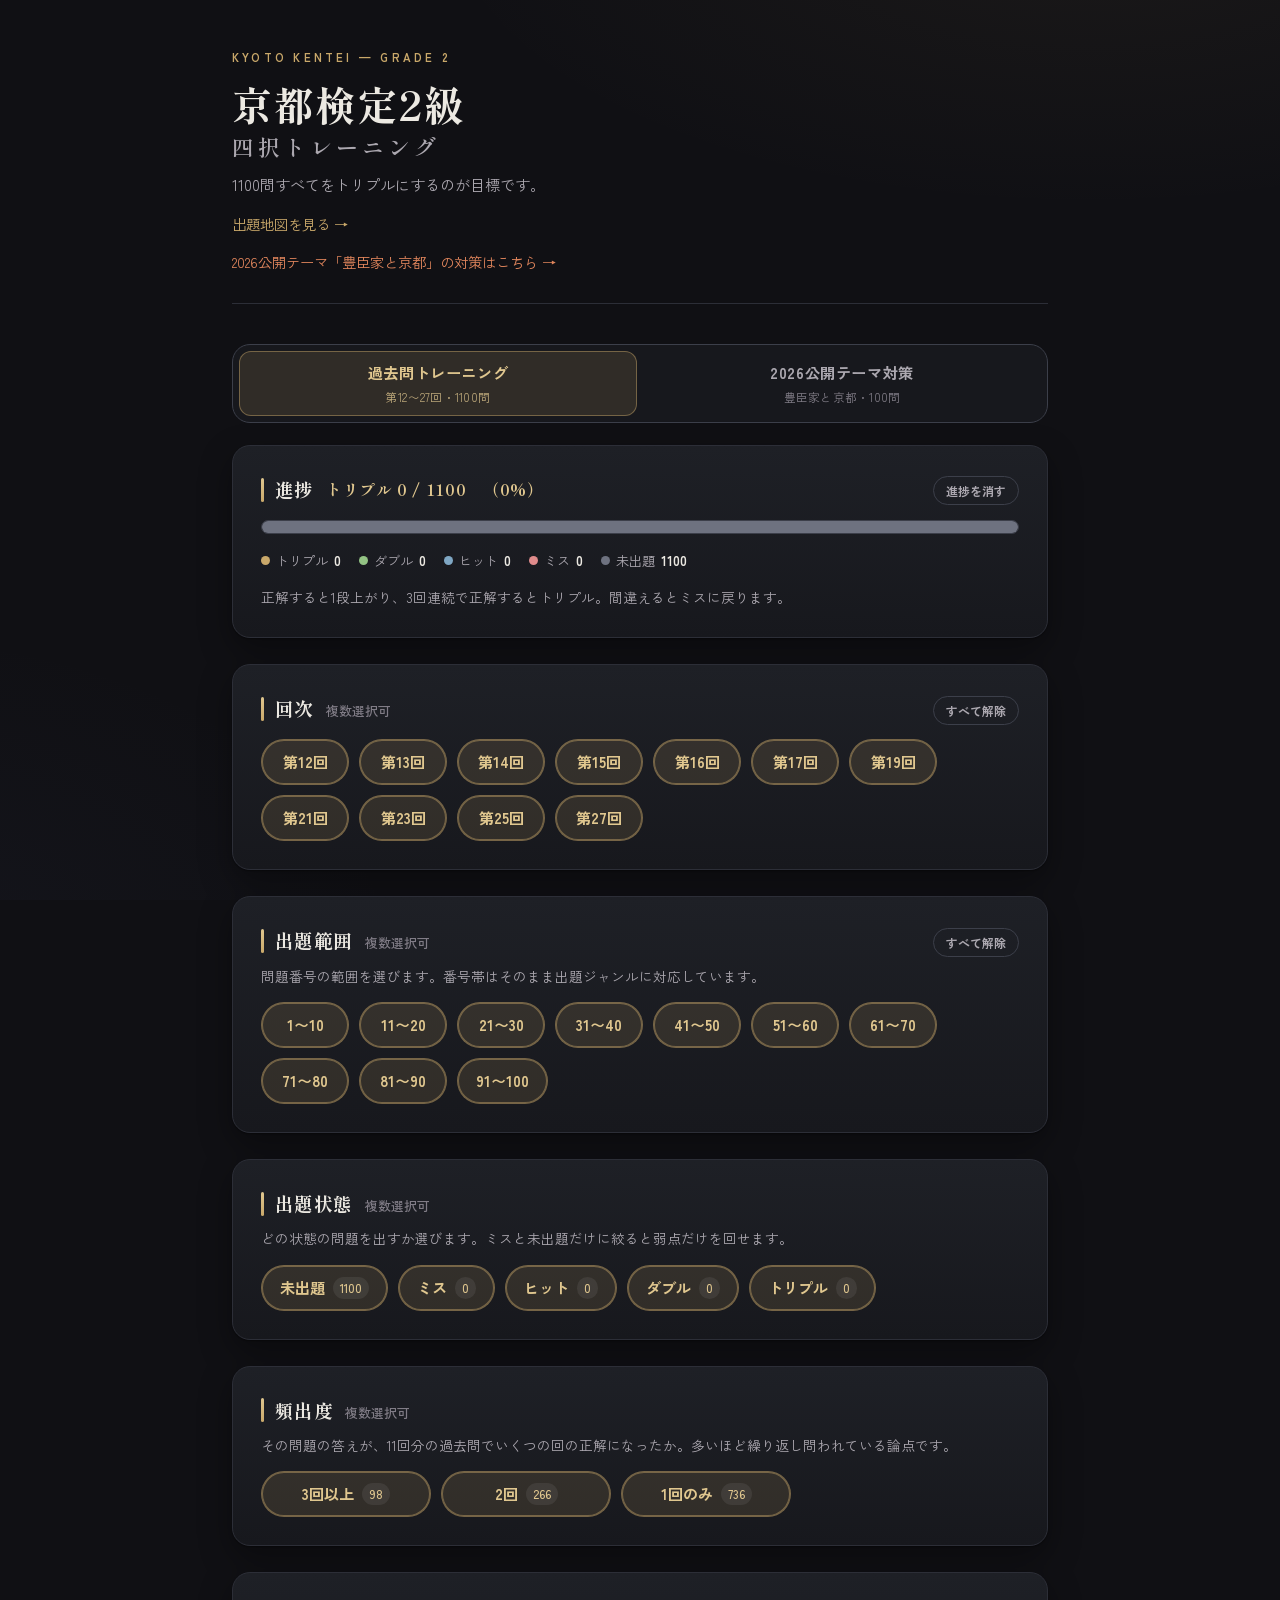
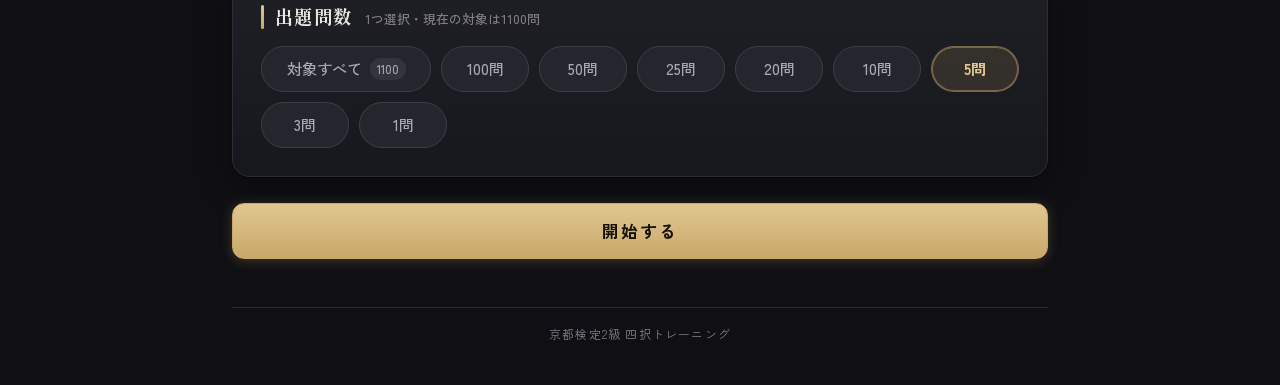
==== commit 8162aa2d: "Add files via upload" ====
--- a/index.html
+++ b/index.html
@@ -11,7 +11,7 @@
   <link rel="preconnect" href="https://fonts.gstatic.com" crossorigin>
   <link href="https://fonts.googleapis.com/css2?family=Shippori+Mincho:wght@600;700&family=Zen+Kaku+Gothic+New:wght@400;500;700&display=swap" rel="stylesheet">
 
-  <link rel="stylesheet" href="style.css?v=4.3.0">
+  <link rel="stylesheet" href="style.css?v=4.4.0">
 
   <script async src="https://www.googletagmanager.com/gtag/js?id=G-TKL5WQJBSB"></script>
   <script>
@@ -32,11 +32,23 @@
     <header class="app-header">
       <p class="app-eyebrow">KYOTO KENTEI — GRADE 2</p>
       <h1 class="app-title">京都検定2級<span class="app-title-sub">四択トレーニング</span></h1>
-      <p class="app-lead">1100問すべてをトリプルにするのが目標です。</p>
+      <p class="app-lead" id="app-lead">1100問すべてをトリプルにするのが目標です。</p>
       <p class="map-nav"><a href="map.html">出題地図を見る →</a></p>
-      <p class="map-nav theme-nav" id="theme-nav" hidden><a href="#theme-area">公開テーマの対策問題はこちら ↓</a></p>
+      <p class="map-nav theme-nav" id="theme-nav" hidden><a href="?mode=theme-2026-toyotomi">公開テーマの対策はこちら →</a></p>
     </header>
     </header>
+
+    <!-- 学習モード切替。active な公開テーマがあるときだけ theme.js が表示する -->
+    <nav id="mode-switch" class="mode-switch" role="tablist" aria-label="学習モード" hidden>
+      <button type="button" class="mode-tab mode-tab-past" id="mode-tab-past" role="tab"
+              data-mode="past" aria-controls="mode-past" aria-selected="true">
+        <span class="mode-tab-main">過去問トレーニング</span>
+        <span class="mode-tab-sub">第12〜27回・1100問</span>
+      </button>
+    </nav>
+
+    <!-- ===== 過去問トレーニング モード ===== -->
+    <div id="mode-past" class="mode-panel" role="tabpanel" aria-labelledby="mode-tab-past">
 
     <!-- 進捗 -->
     <section class="panel mastery-panel" aria-labelledby="mastery-heading">
@@ -241,7 +253,11 @@
 
     <button id="start-btn" type="button" class="btn-primary btn-block">開始する</button>
 
-    <!-- 公開テーマ（期間限定・過去問とは別枠）。theme.js が data/themes.json の active なテーマを描画する -->
+    </div>
+    <!-- ===== /過去問トレーニング モード ===== -->
+
+    <!-- ===== 公開テーマ モード（期間限定・過去問とは別管理）=====
+         theme.js が data/themes.json の active なテーマごとにパネルを描画する -->
     <div id="theme-area" class="theme-area" hidden></div>
   </main>
 
@@ -303,7 +319,7 @@
   </footer>
 </div>
 
-<script src="app.js?v=4.3.0"></script>
-<script src="theme.js?v=4.3.0"></script>
+<script src="app.js?v=4.4.0"></script>
+<script src="theme.js?v=4.4.0"></script>
 </body>
 </html>
--- a/style.css
+++ b/style.css
@@ -1063,27 +1063,82 @@
 }
 
 .theme-area {
-  margin-top: 40px;
-  scroll-margin-top: 16px;
-}
-
-.theme-divider {
+  margin: 0;
+}
+
+/* ---- 学習モード切替（過去問トレーニング ⇔ 公開テーマ） ---- */
+.mode-switch {
+  display: grid;
+  grid-template-columns: repeat(auto-fit, minmax(0, 1fr));
+  grid-auto-flow: column;
+  gap: 6px;
+  margin: 0 0 22px;
+  padding: 6px;
+  border: 1px solid var(--line-strong);
+  border-radius: calc(var(--radius) + 6px);
+  background-color: var(--surface);
+}
+
+.mode-tab {
   display: flex;
+  flex-direction: column;
   align-items: center;
-  gap: 12px;
-  margin: 0 0 18px;
-  color: var(--theme-accent);
-  font-size: 0.82rem;
-  font-weight: 700;
-  letter-spacing: 0.08em;
-}
-
-.theme-divider::before,
-.theme-divider::after {
-  content: "";
-  flex: 1;
-  height: 1px;
-  background-color: var(--theme-accent-line);
+  justify-content: center;
+  gap: 2px;
+  min-height: 58px;
+  padding: 8px 10px;
+  border: 1px solid transparent;
+  border-radius: var(--radius);
+  background: transparent;
+  color: var(--text-dim);
+  font: inherit;
+  text-align: center;
+  cursor: pointer;
+  transition: background-color 0.2s ease, color 0.2s ease, border-color 0.2s ease;
+}
+
+.mode-tab:hover {
+  color: var(--text);
+  background-color: var(--surface-3);
+}
+
+.mode-tab-main {
+  font-size: 0.95rem;
+  font-weight: 700;
+  letter-spacing: 0.04em;
+}
+
+.mode-tab-sub {
+  color: var(--text-faint);
+  font-size: 0.72rem;
+  letter-spacing: 0.02em;
+}
+
+.mode-tab-past.is-active {
+  background-color: var(--gold-dim);
+  border-color: var(--gold-line);
+  color: var(--gold-bright);
+}
+
+.mode-tab-theme.is-active {
+  background-color: var(--theme-accent-dim);
+  border-color: var(--theme-accent-line);
+  color: var(--theme-accent-bright);
+}
+
+.mode-tab.is-active .mode-tab-sub {
+  color: inherit;
+  opacity: 0.8;
+}
+
+.mode-tab:focus-visible {
+  outline: 3px solid var(--focus);
+  outline-offset: 2px;
+}
+
+/* テーマモード指定で開いたとき、テーマ読込完了まで過去問UIを出さない */
+.mode-pending #mode-past {
+  display: none !important;
 }
 
 .theme-panel {
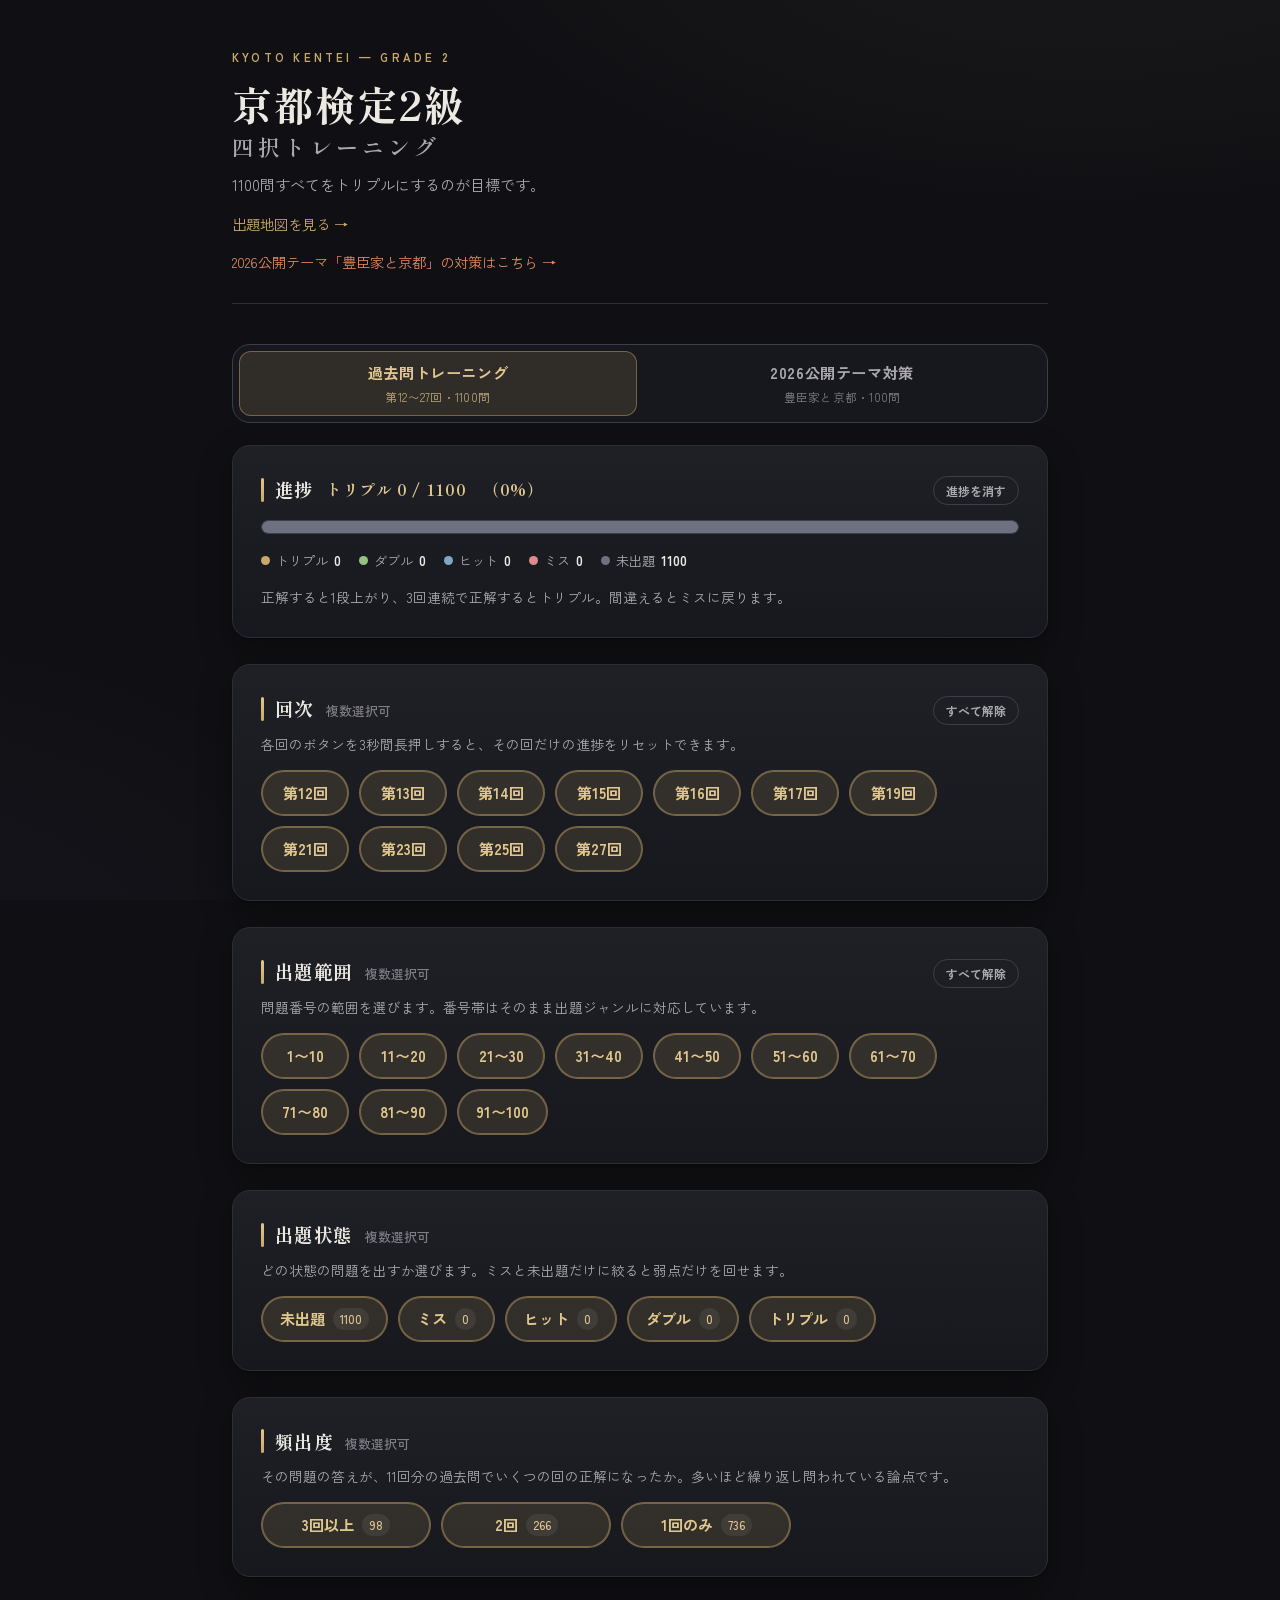
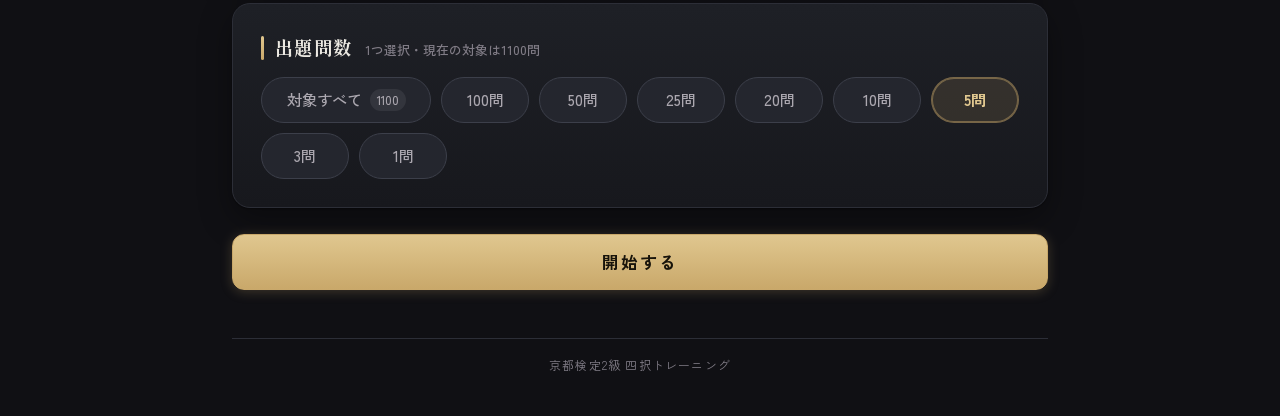
==== commit c2cc30ee: "Add files via upload" ====
--- a/index.html
+++ b/index.html
@@ -88,7 +88,9 @@
         <button type="button" id="exam-toggle-btn" class="btn-ghost btn-small">すべて解除</button>
       </div>
 
-      <div class="chip-group" role="group" aria-labelledby="exam-heading">
+      <p class="panel-desc">各回のボタンを3秒間長押しすると、その回だけの進捗をリセットできます。</p>
+
+      <div id="exam-options" class="chip-group" role="group" aria-labelledby="exam-heading">
         <input type="checkbox" id="exam-12" name="exam" value="12" checked>
         <label class="chip" for="exam-12">第12回</label>
 
--- a/style.css
+++ b/style.css
@@ -1275,3 +1275,15 @@
     order: 3;
   }
 }
+
+/* 回次の長押し：通常のスクロールを維持し、選択／メニュー表示を抑止。 */
+#exam-options .chip {
+  -webkit-touch-callout: none;
+  -webkit-user-select: none;
+  touch-action: pan-y pinch-zoom;
+}
+
+#exam-options .chip.is-long-pressing {
+  border-color: var(--gold-bright);
+  box-shadow: inset 0 0 0 1px var(--gold-bright), 0 0 0 3px rgba(201, 168, 106, 0.18);
+}
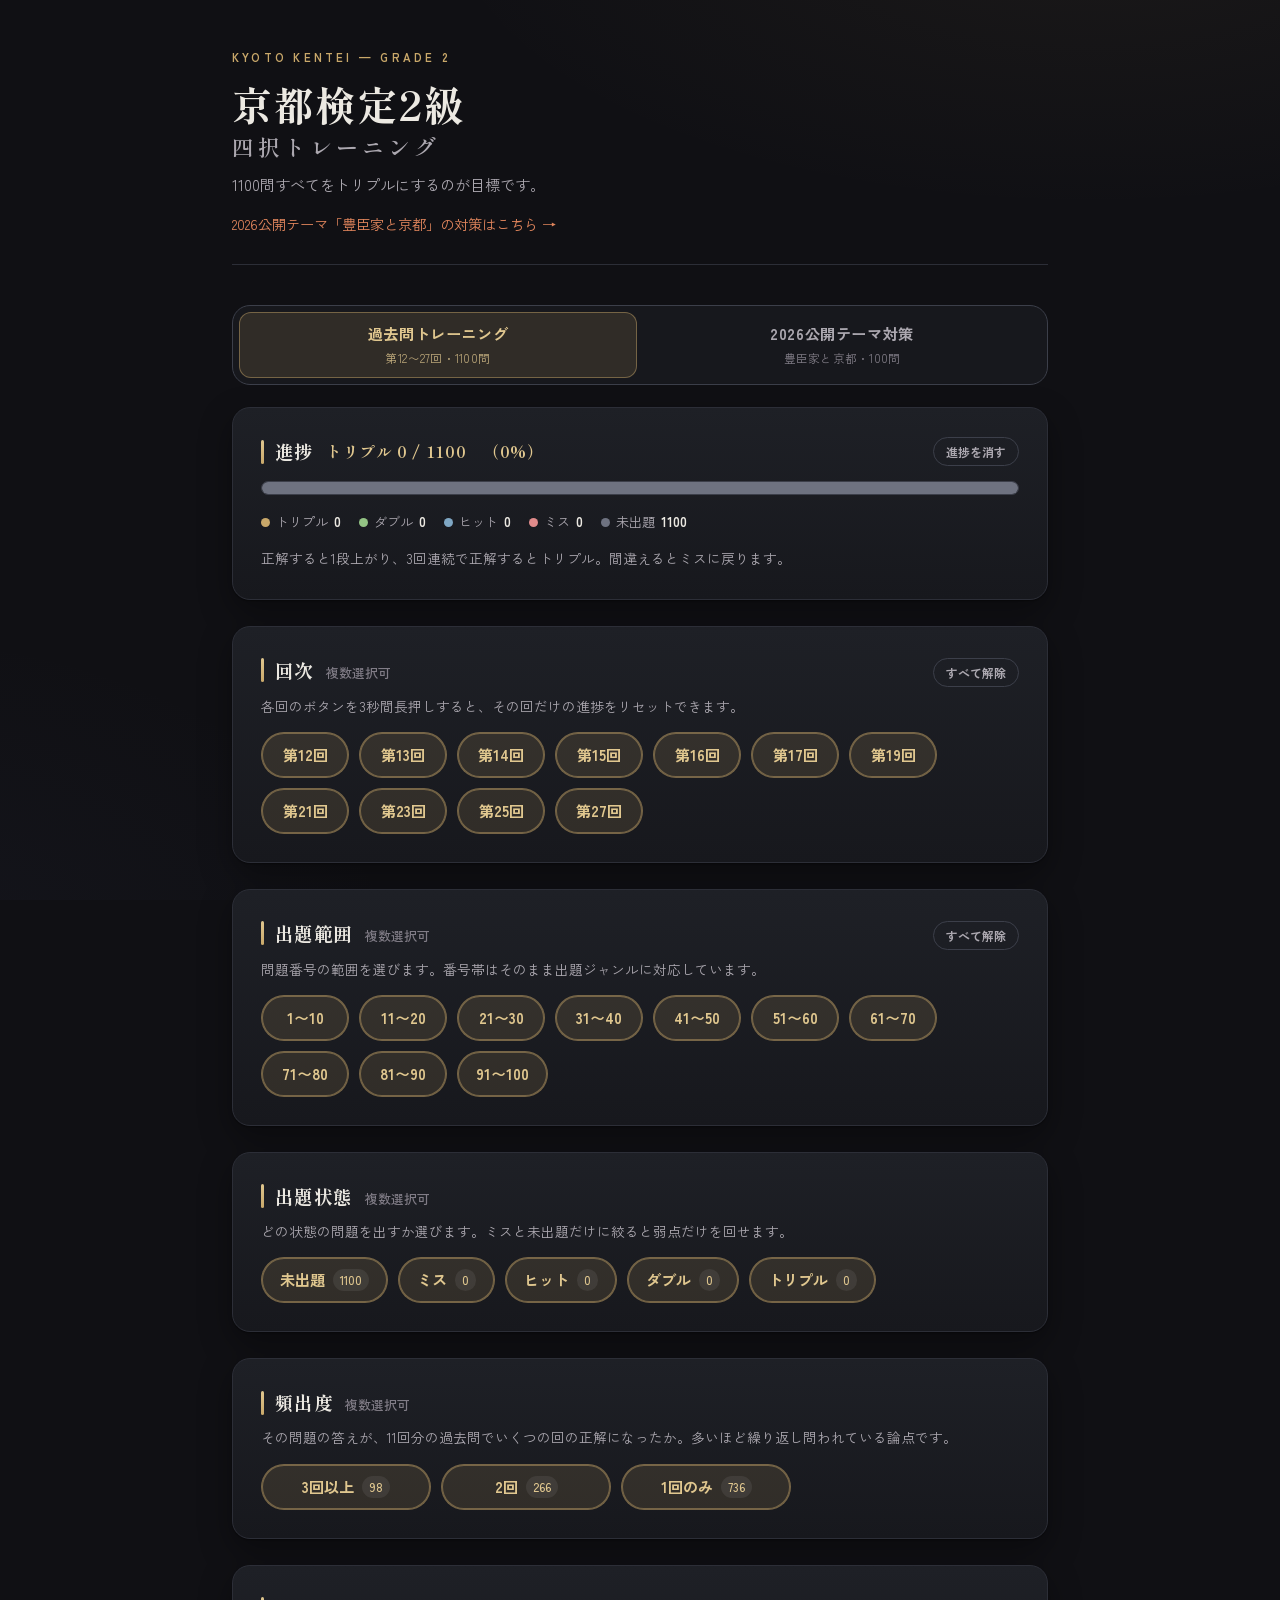
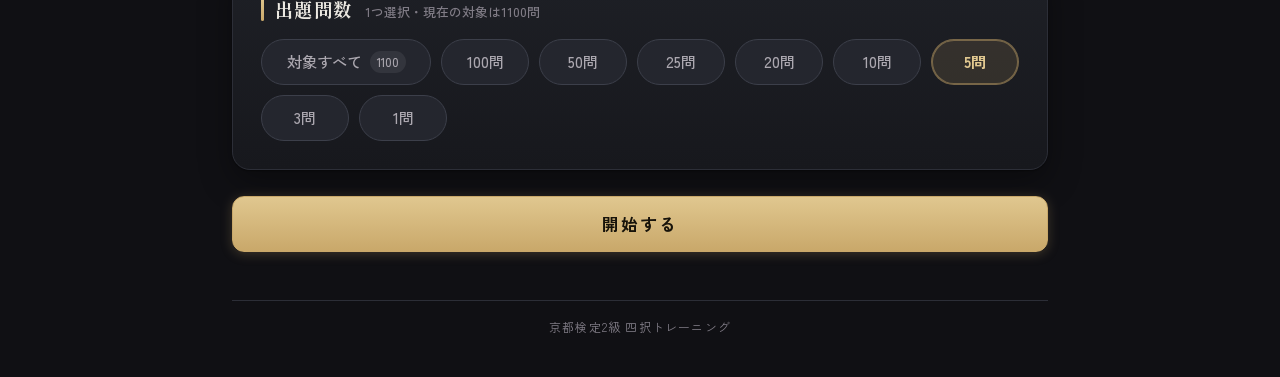
==== commit 641eaf22: "Add files via upload" ====
--- a/index.html
+++ b/index.html
@@ -33,7 +33,6 @@
       <p class="app-eyebrow">KYOTO KENTEI — GRADE 2</p>
       <h1 class="app-title">京都検定2級<span class="app-title-sub">四択トレーニング</span></h1>
       <p class="app-lead" id="app-lead">1100問すべてをトリプルにするのが目標です。</p>
-      <p class="map-nav"><a href="map.html">出題地図を見る →</a></p>
       <p class="map-nav theme-nav" id="theme-nav" hidden><a href="?mode=theme-2026-toyotomi">公開テーマの対策はこちら →</a></p>
     </header>
     </header>
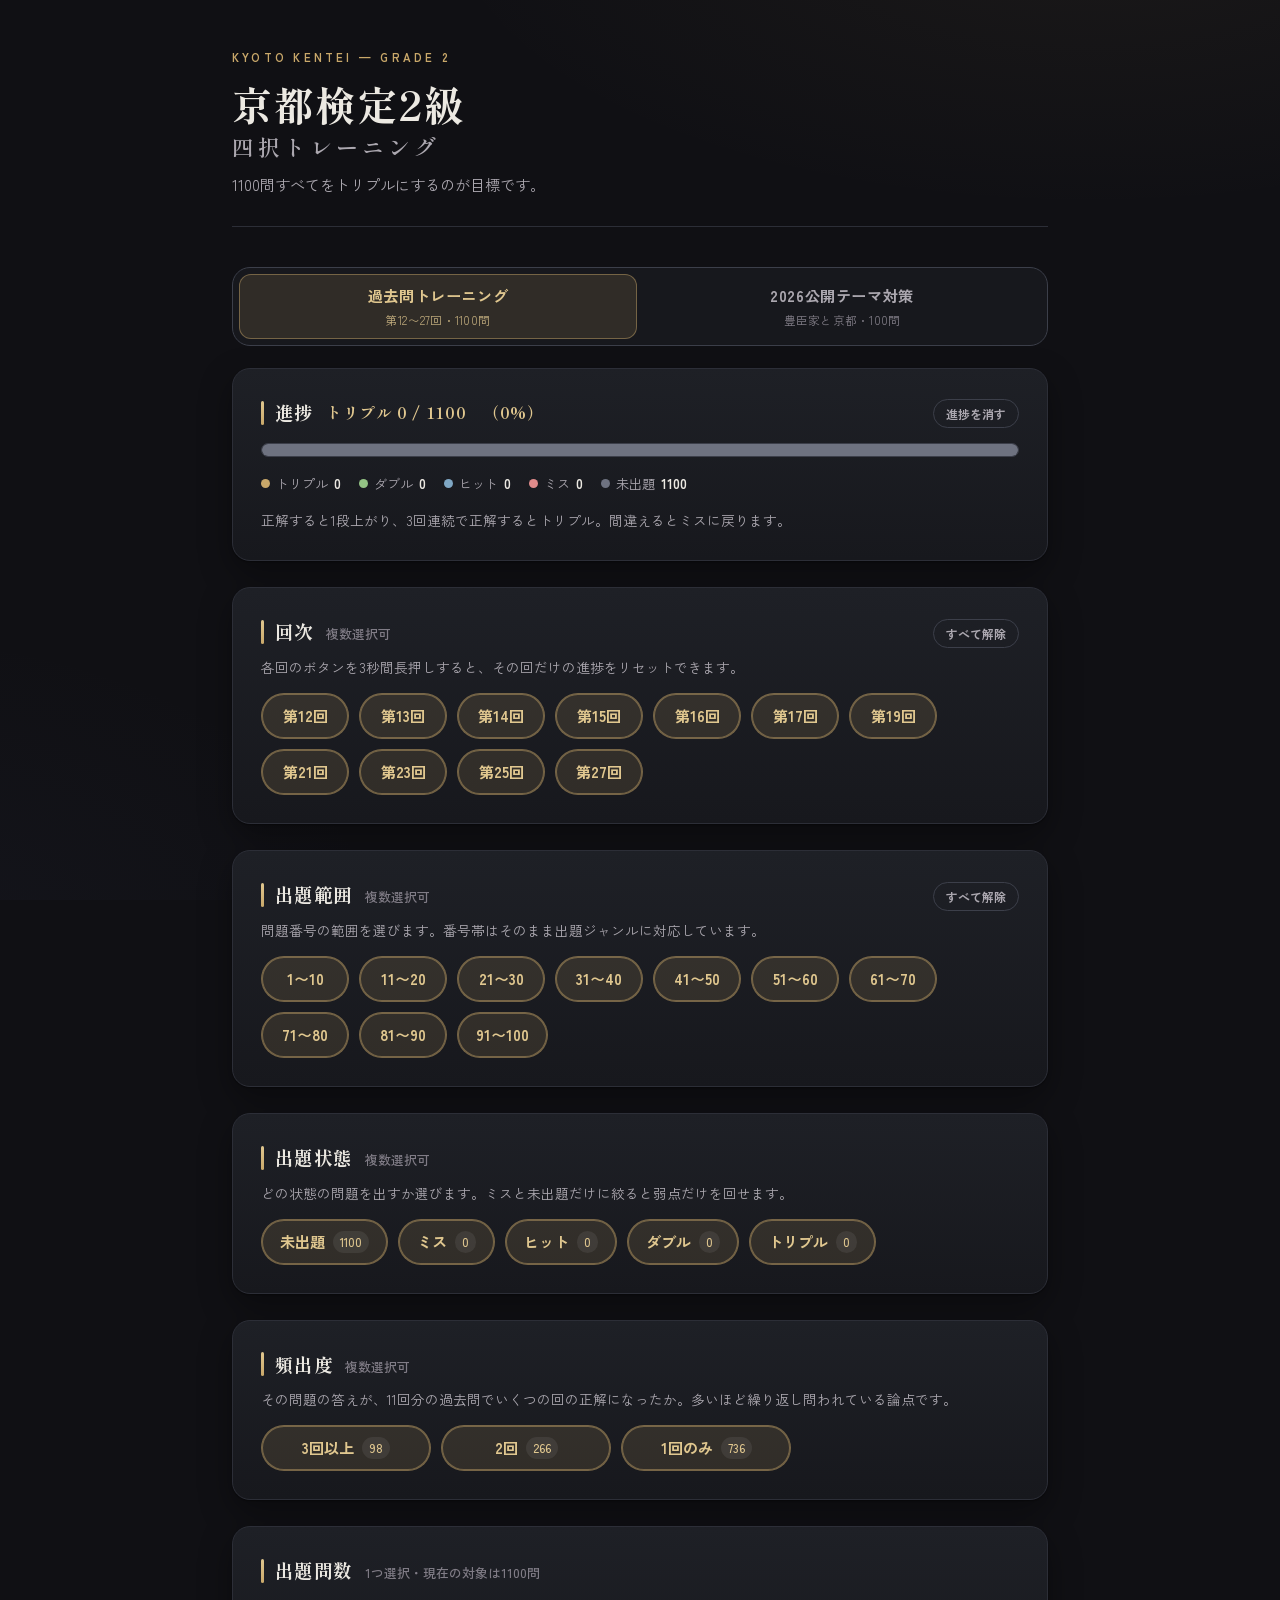
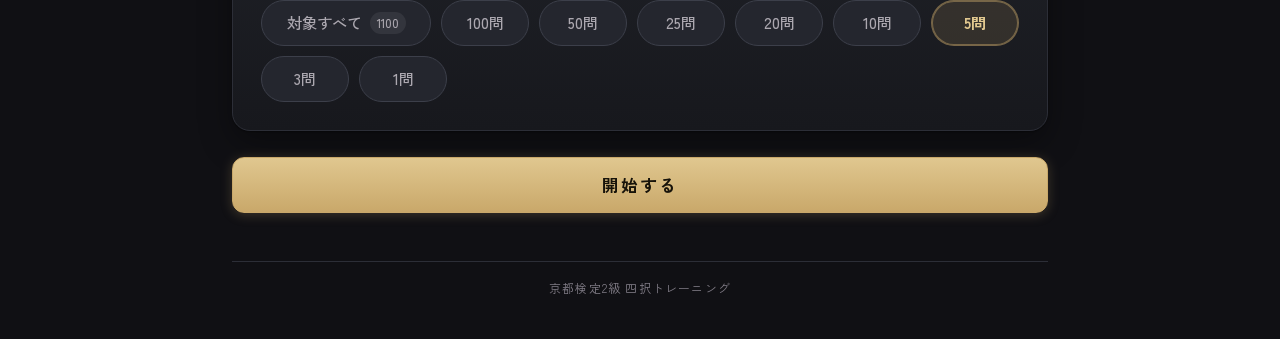
==== commit 0c011efe: "Remove hidden theme navigation link Removed hidden map navigation link from header." ====
--- a/index.html
+++ b/index.html
@@ -33,7 +33,6 @@
       <p class="app-eyebrow">KYOTO KENTEI — GRADE 2</p>
       <h1 class="app-title">京都検定2級<span class="app-title-sub">四択トレーニング</span></h1>
       <p class="app-lead" id="app-lead">1100問すべてをトリプルにするのが目標です。</p>
-      <p class="map-nav theme-nav" id="theme-nav" hidden><a href="?mode=theme-2026-toyotomi">公開テーマの対策はこちら →</a></p>
     </header>
     </header>
 
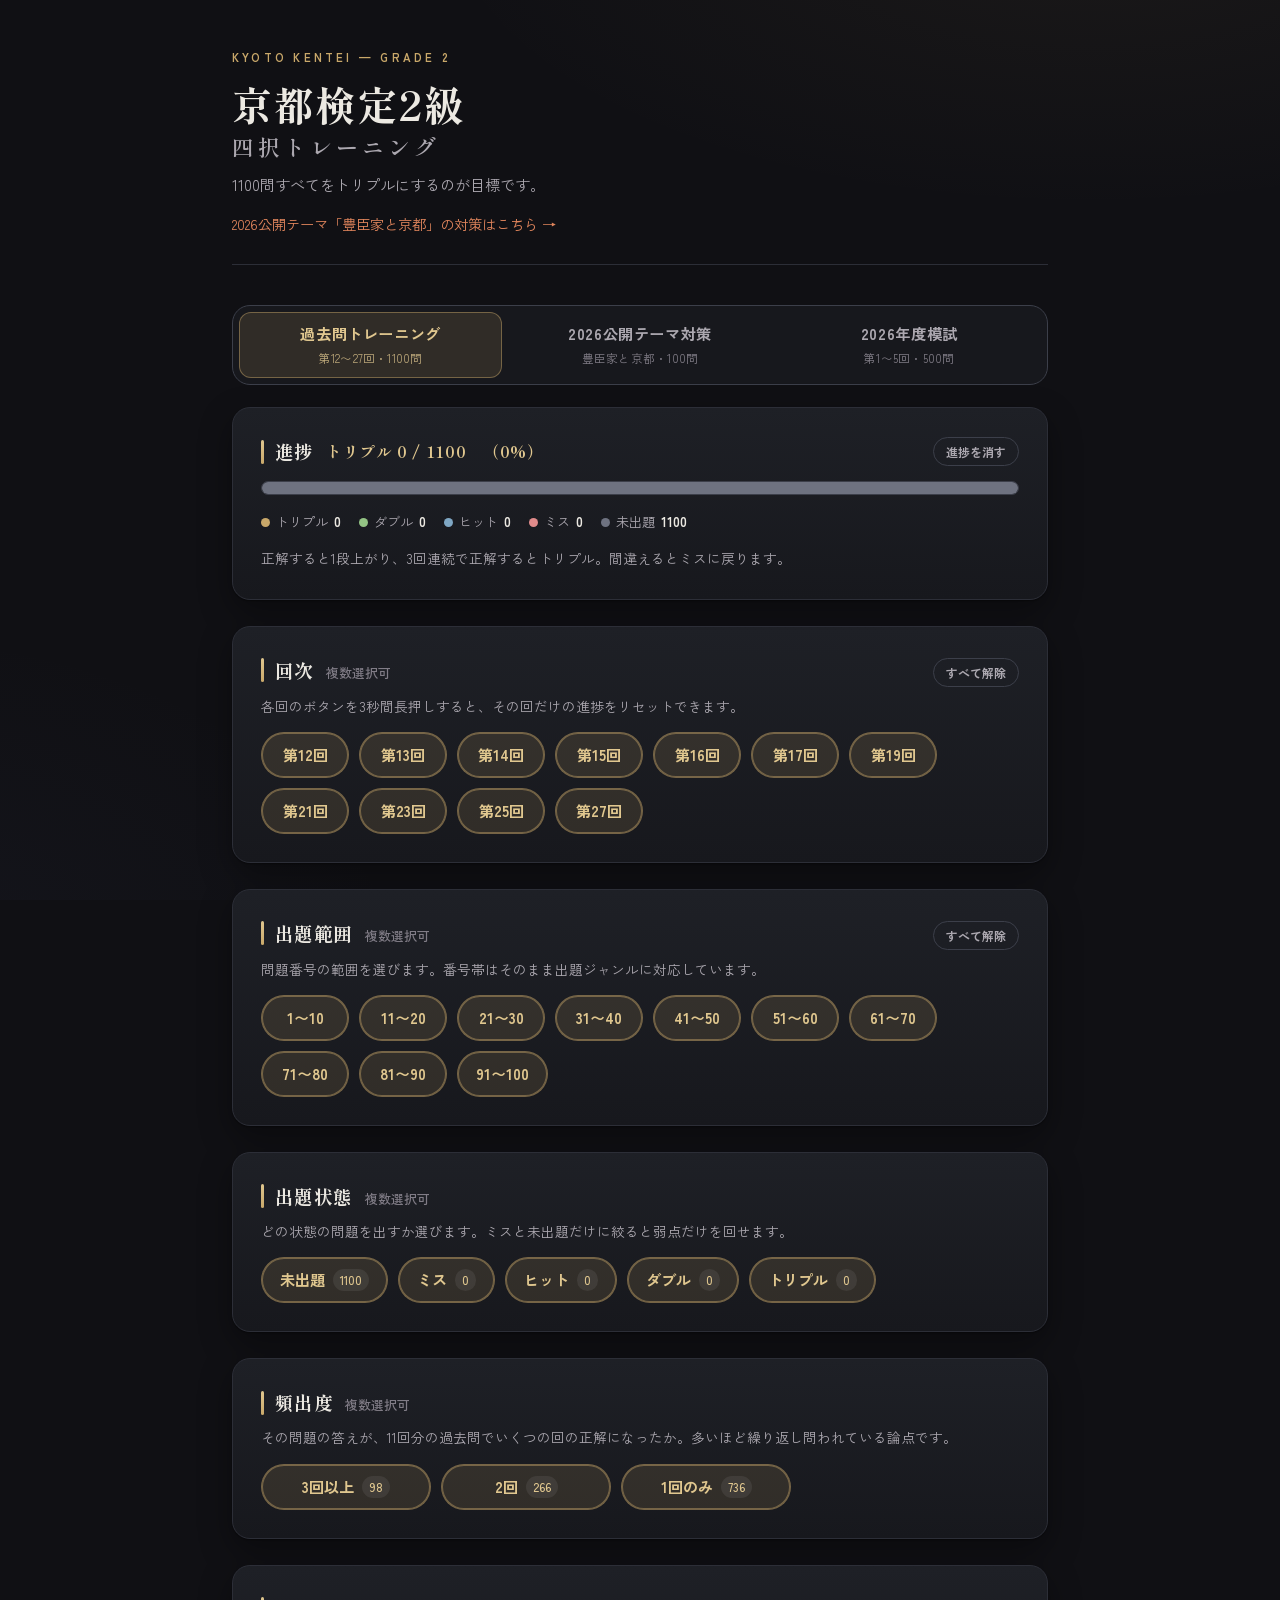
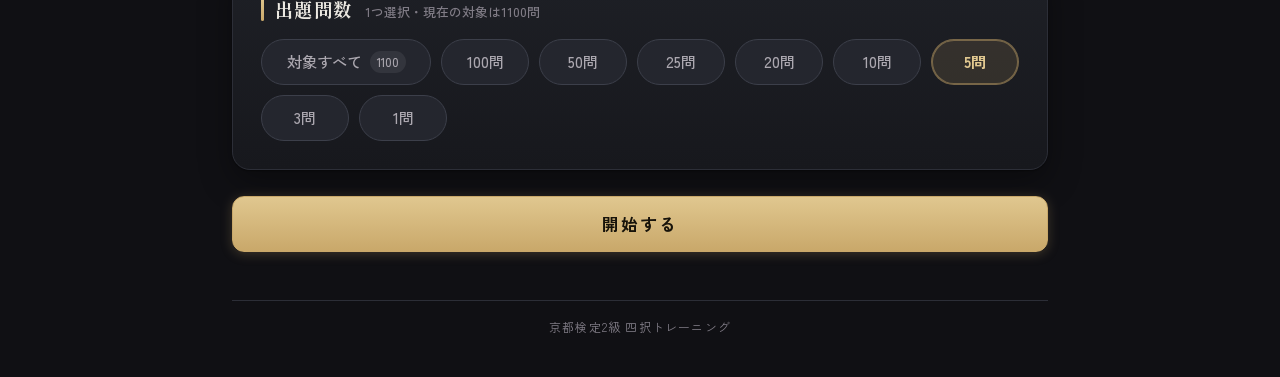
==== commit 85f00a9a: "Add files via upload" ====
--- a/index.html
+++ b/index.html
@@ -11,7 +11,7 @@
   <link rel="preconnect" href="https://fonts.gstatic.com" crossorigin>
   <link href="https://fonts.googleapis.com/css2?family=Shippori+Mincho:wght@600;700&family=Zen+Kaku+Gothic+New:wght@400;500;700&display=swap" rel="stylesheet">
 
-  <link rel="stylesheet" href="style.css?v=4.4.0">
+  <link rel="stylesheet" href="style.css?v=5.0.0">
 
   <script async src="https://www.googletagmanager.com/gtag/js?id=G-TKL5WQJBSB"></script>
   <script>
@@ -33,7 +33,7 @@
       <p class="app-eyebrow">KYOTO KENTEI — GRADE 2</p>
       <h1 class="app-title">京都検定2級<span class="app-title-sub">四択トレーニング</span></h1>
       <p class="app-lead" id="app-lead">1100問すべてをトリプルにするのが目標です。</p>
-    </header>
+      <p class="map-nav theme-nav" id="theme-nav" hidden><a href="?mode=theme-2026-toyotomi">公開テーマの対策はこちら →</a></p>
     </header>
 
     <!-- 学習モード切替。active な公開テーマがあるときだけ theme.js が表示する -->
@@ -45,6 +45,8 @@
       </button>
     </nav>
 
+    <p id="mock-load-warning" class="alert" role="alert" hidden>2026年度模試の読み込みに失敗しました。再読み込みしてください。過去問・公開テーマはそのまま利用できます。</p>
+
     <!-- ===== 過去問トレーニング モード ===== -->
     <div id="mode-past" class="mode-panel" role="tabpanel" aria-labelledby="mode-tab-past">
 
@@ -259,6 +261,7 @@
     <!-- ===== 公開テーマ モード（期間限定・過去問とは別管理）=====
          theme.js が data/themes.json の active なテーマごとにパネルを描画する -->
     <div id="theme-area" class="theme-area" hidden></div>
+    <div id="mode-mock-2026" class="mode-panel" role="tabpanel" aria-labelledby="mode-tab-mock-2026" hidden></div>
   </main>
 
   <!-- ========================= -->
@@ -319,7 +322,8 @@
   </footer>
 </div>
 
-<script src="app.js?v=4.4.0"></script>
-<script src="theme.js?v=4.4.0"></script>
+<script src="app.js?v=5.0.0"></script>
+<script src="mock.js?v=5.0.0"></script>
+<script src="theme.js?v=5.0.0"></script>
 </body>
 </html>
--- a/style.css
+++ b/style.css
@@ -1287,3 +1287,27 @@
   border-color: var(--gold-bright);
   box-shadow: inset 0 0 0 1px var(--gold-bright), 0 0 0 3px rgba(201, 168, 106, 0.18);
 }
+
+/* 第3モード：青磁色。既存の金茶・朱と区別する。 */
+:root { --mock-accent: #96c8b9; --mock-line: rgba(150,200,185,.5); --mock-dim: rgba(150,200,185,.13); }
+.mode-tab-mock.is-active { color: var(--mock-accent); border-color: var(--mock-line); background: var(--mock-dim); }
+.mock-panel { border-color: var(--mock-line); box-shadow: inset 4px 0 0 var(--mock-accent), var(--shadow); }
+#mode-mock-2026 .chip-group input:checked:not(:disabled) + .chip { color: var(--mock-accent); border-color: var(--mock-line); background: var(--mock-dim); }
+#mode-mock-2026 .mastery-headline { color: var(--mock-accent); }
+#mock-round-options .chip { -webkit-touch-callout: none; -webkit-user-select: none; user-select: none; touch-action: pan-y pinch-zoom; }
+#mock-round-options .chip.is-long-pressing { border-color: var(--mock-accent); box-shadow: inset 0 0 0 1px var(--mock-accent), 0 0 0 3px var(--mock-dim); }
+.mock-chip-sub { font-size: .72rem; color: inherit; opacity: .85; }
+.mock-themes { margin-top: 14px; font-size: .85rem; color: var(--text-dim); }
+.mock-themes summary { cursor: pointer; }
+.mock-theme-row { display: flex; justify-content: space-between; align-items: center; gap: 10px; padding: 8px 0; border-bottom: 1px solid var(--line); }
+.mock-theme-row button { flex-shrink: 0; }
+.mock-start { background: var(--mock-accent); border-color: var(--mock-line); color: var(--bg); }
+.mock-start:hover { background: #b3d9cc; }
+@media (max-width: 480px) {
+  .mode-tab { padding: 6px 3px; min-width: 0; }
+  .mode-tab-main { font-size: .79rem; letter-spacing: 0; overflow-wrap: anywhere; }
+  .mode-tab-sub { font-size: .65rem; overflow-wrap: anywhere; }
+  .mock-theme-row { align-items: flex-start; }
+}
+
+#mode-mock-2026 .mock-chip-sub { margin-left: 6px; }
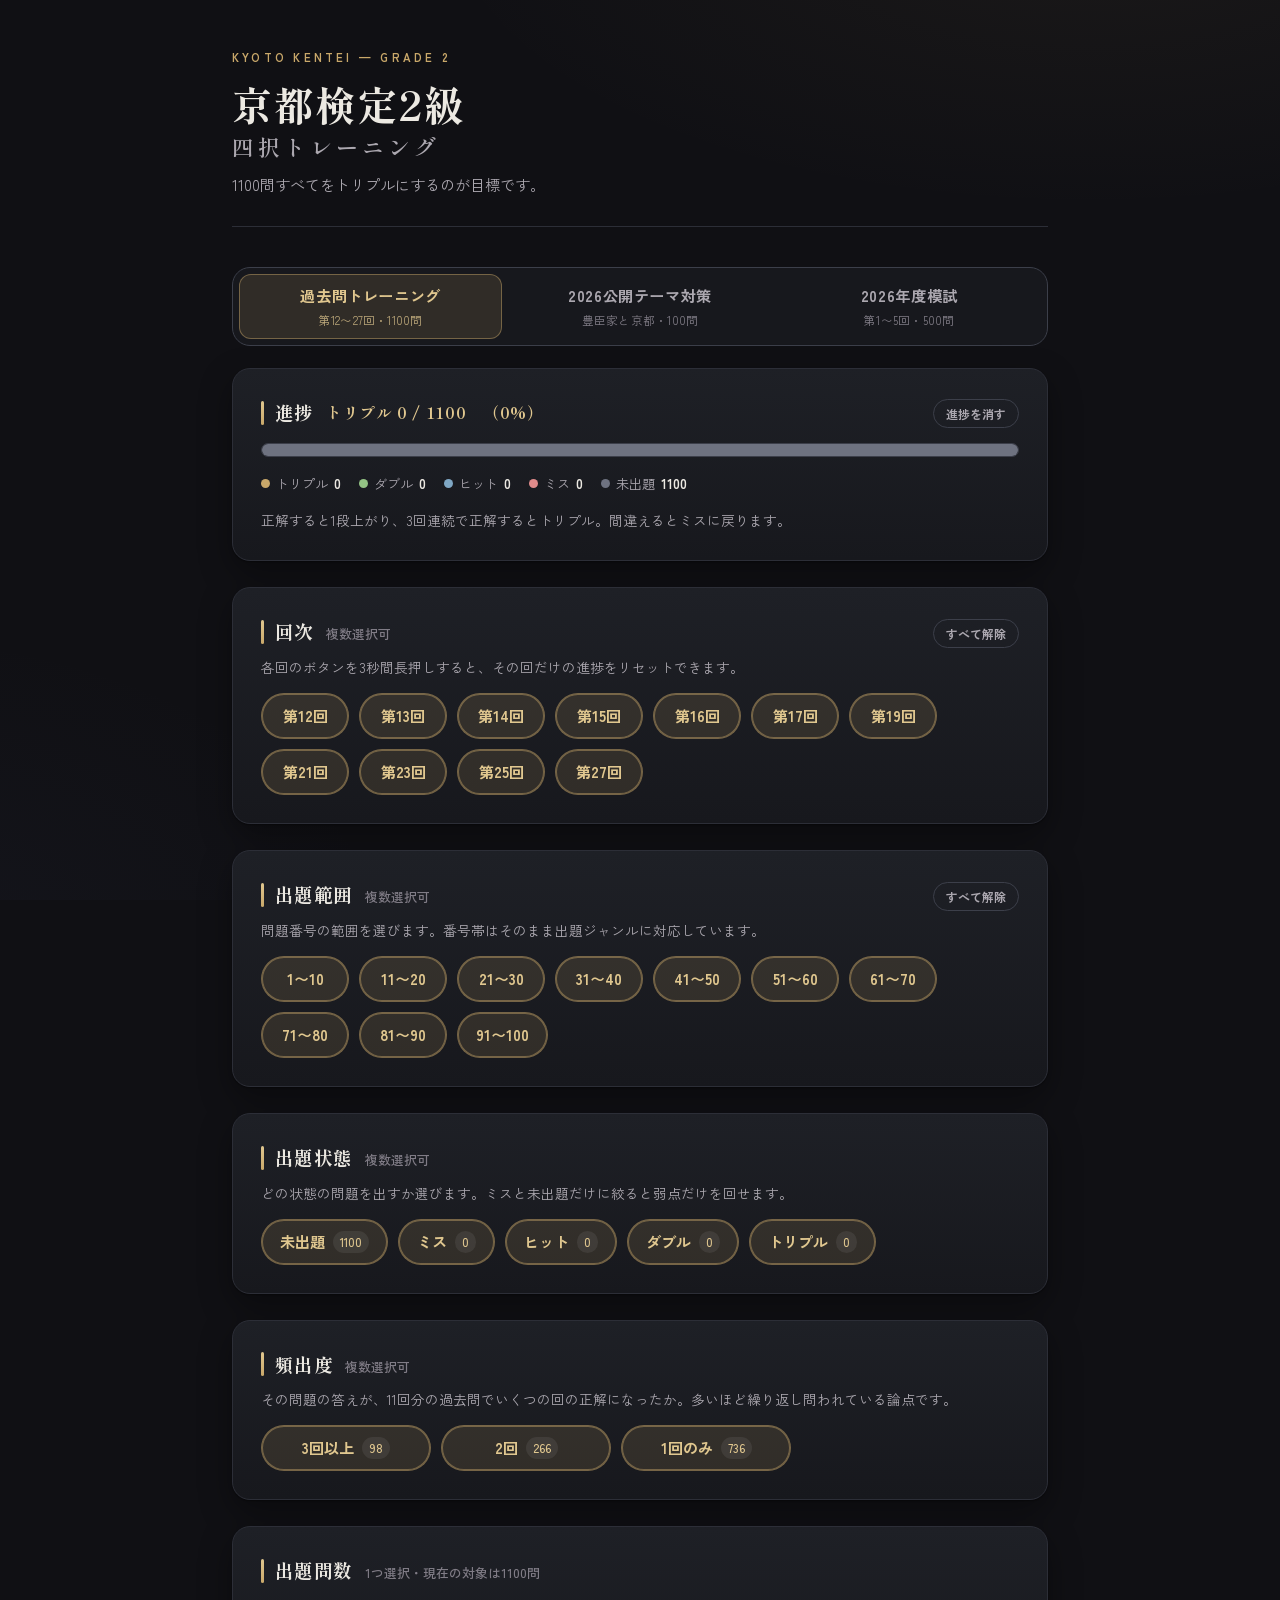
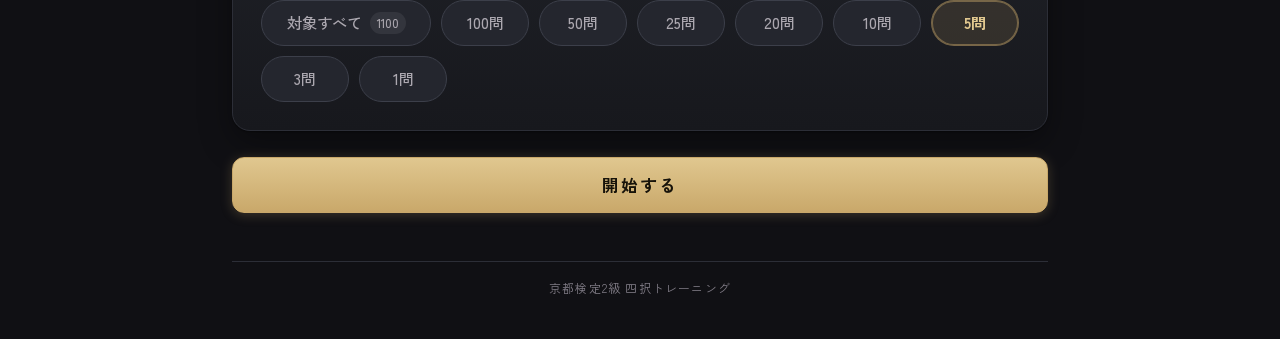
==== commit 6a1a6f2f: "Remove hidden theme navigation link Remove hidden navigation link for public theme preparation." ====
--- a/index.html
+++ b/index.html
@@ -33,7 +33,6 @@
       <p class="app-eyebrow">KYOTO KENTEI — GRADE 2</p>
       <h1 class="app-title">京都検定2級<span class="app-title-sub">四択トレーニング</span></h1>
       <p class="app-lead" id="app-lead">1100問すべてをトリプルにするのが目標です。</p>
-      <p class="map-nav theme-nav" id="theme-nav" hidden><a href="?mode=theme-2026-toyotomi">公開テーマの対策はこちら →</a></p>
     </header>
 
     <!-- 学習モード切替。active な公開テーマがあるときだけ theme.js が表示する -->
